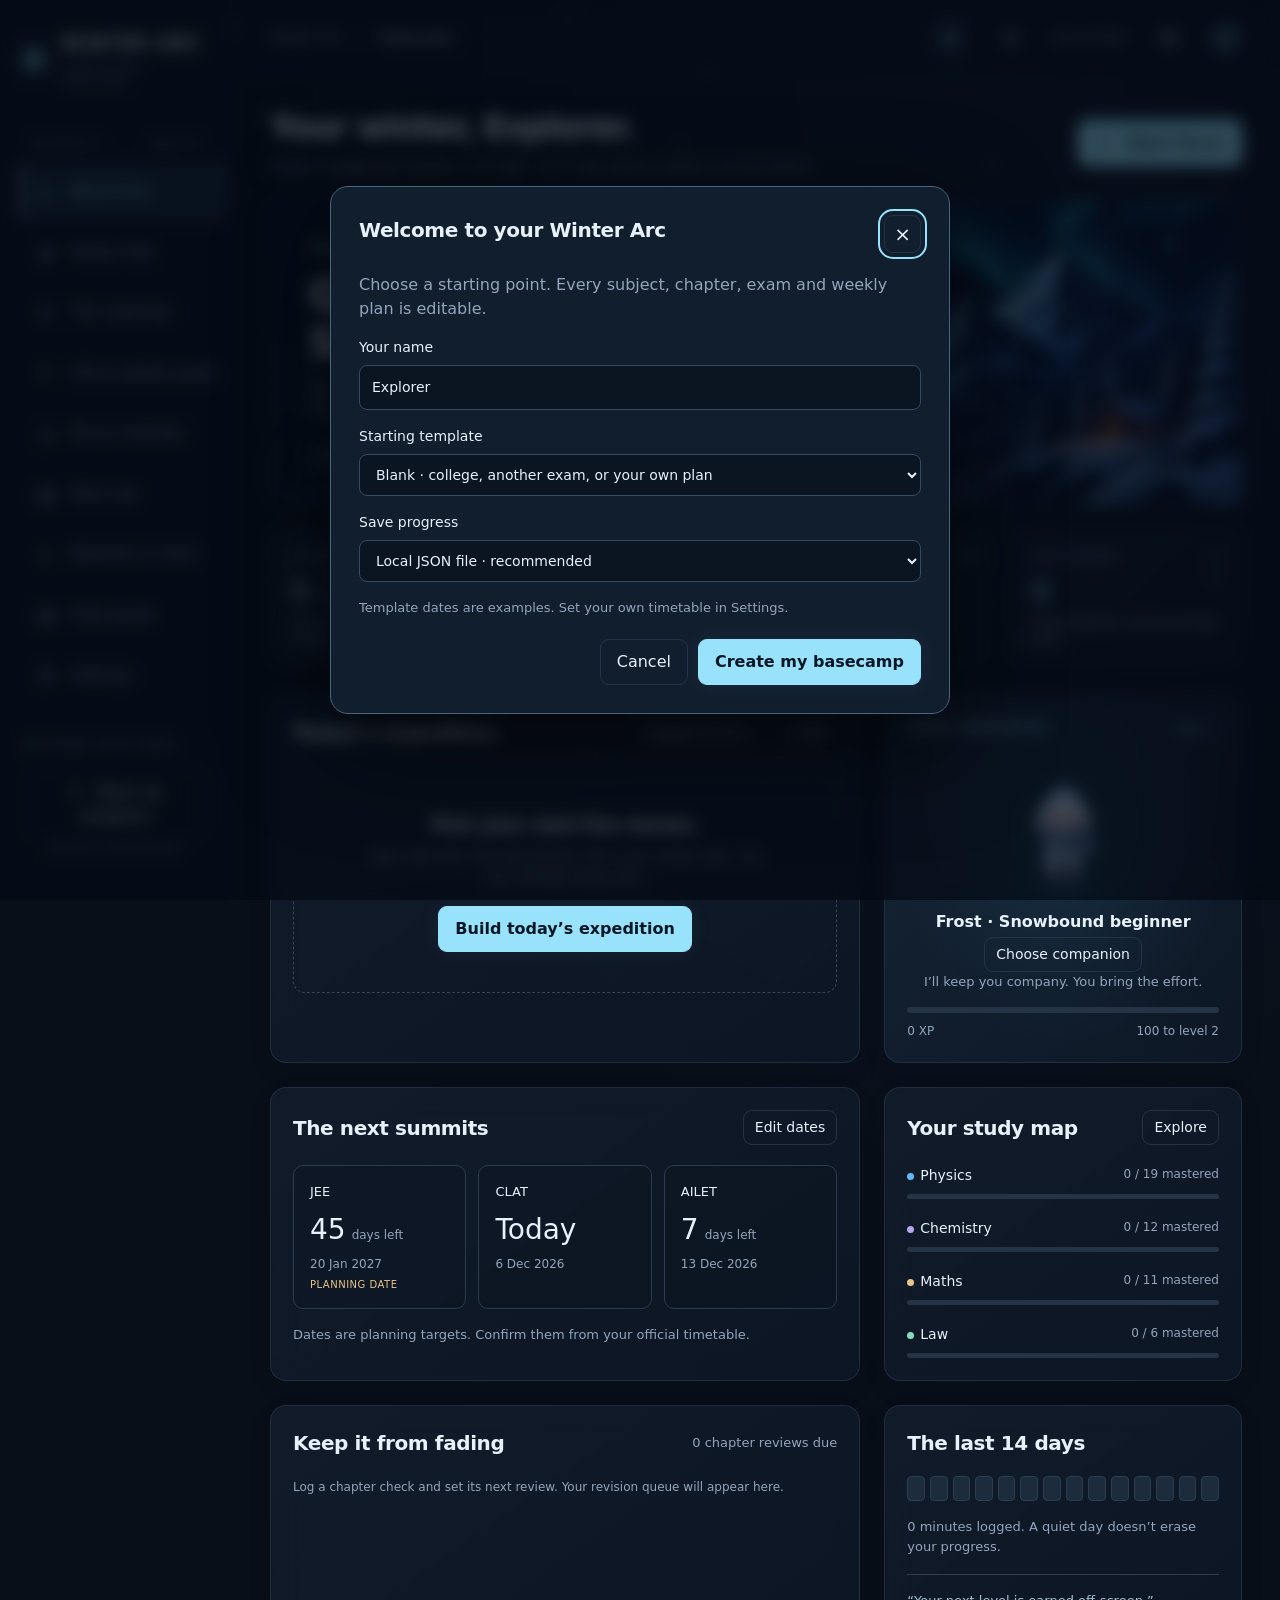
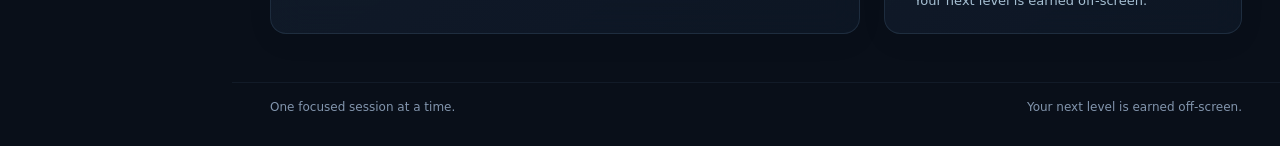
==== index.html @ 1c60be05 "Release customizable Winter Arc study planner with local files and weekly goals" ====
<!doctype html>
<html lang="en">
<head>
  <meta charset="utf-8"><meta name="viewport" content="width=device-width,initial-scale=1">
  <meta name="theme-color" content="#09121e"><meta name="description" content="Your private Winter Arc study basecamp. Focus, practise, review, and level up.">
  <title>Winter Arc — Study Basecamp</title>
  <link rel="icon" href="data:image/svg+xml,%3Csvg xmlns='http://www.w3.org/2000/svg' viewBox='0 0 32 32'%3E%3Crect width='32' height='32' rx='8' fill='%230c1829'/%3E%3Cpath d='M16 4v24M6 10l20 12M6 22l20-12M12 7l4 4 4-4M12 25l4-4 4 4' stroke='%238ce4ff' stroke-width='2' fill='none'/%3E%3C/svg%3E">
  <link rel="stylesheet" href="styles.css"><link rel="stylesheet" href="motion.css">
  <script defer src="data.js"></script><script defer src="core.js"></script><script defer src="custom.js"></script><script defer src="disk.js"></script><script defer src="profile.js"></script><script defer src="life.js"></script><script defer src="app.js"></script><script defer src="motion.js"></script>
</head>
<body>
<a class="skip" href="#main">Skip to study workspace</a>
<div id="snow" aria-hidden="true"></div>
<aside class="sidebar" aria-label="Main navigation">
 <a class="brand" href="#basecamp"><span class="brand-icon">❄</span><span>WINTER ARC<small>YOUR STUDY BASECAMP</small></span></a>
 <div class="season-label">SEASON 01 <span>2026 / 27</span></div>
 <nav id="nav"></nav>
 <div class="sidebar-bottom"><div class="local-label"><span></span> Private. Local. Yours.</div><button class="quiet wide" data-action="export">↥ &nbsp; Back up progress</button><p id="save-status">Saved on this browser</p></div>
</aside>
<div class="shell">
 <header class="topbar"><div><span class="breadcrumb">Winter Arc</span><span class="slash">/</span><span id="page-label">Basecamp</span></div><div class="top-tools"><span id="today-label"></span><button class="icon-button" data-action="settings" aria-label="Open settings">⚙</button><span class="avatar-initial">A</span></div></header>
 <main id="main" tabindex="-1"></main>
 <footer>One focused session at a time. <span>Your next level is earned off-screen.</span></footer>
</div>
<div id="timer-dock" hidden></div><div id="toast" role="status" aria-live="polite"></div>
<dialog id="modal" aria-labelledby="modal-title"><div id="modal-content"></div></dialog>
<dialog id="tutorial" aria-labelledby="tutorial-title"></dialog>
<dialog id="celebration" aria-labelledby="celebration-title"></dialog>
<input type="file" id="import-file" accept="application/json,.json" hidden>
<script>if(location.protocol==='file:')document.documentElement.dataset.direct='true';</script>
</body></html>
---- styles.css ----
:root{color-scheme:dark;--bg:#090f19;--surface:#101a28;--surface2:#142133;--line:#243347;--muted:#93a5bd;--text:#e8f0fa;--ice:#98e2fc;--blue:#60b9ff;--green:#83ddbd;--amber:#e8c589;--radius:16px;--font:'Segoe UI',system-ui,sans-serif}
*{box-sizing:border-box}body{margin:0;background:radial-gradient(ellipse at 75% 0%,#12283f66,transparent 50%),var(--bg);font:16px/1.5 var(--font);color:var(--text)}button,input,select,textarea{font:inherit}button,a,input,select,textarea{-webkit-tap-highlight-color:transparent}button{cursor:pointer}button:disabled{cursor:not-allowed;opacity:.4}button:focus-visible,a:focus-visible,input:focus-visible,select:focus-visible,textarea:focus-visible{outline:2px solid var(--ice);outline-offset:4px}button{border:1px solid var(--line);background:#1a293b;color:var(--text);border-radius:9px;padding:10px 16px;transition:background .18s,transform .18s,border-color .18s}button:hover:not(:disabled){background:#263d54;border-color:#4d708b;transform:translateY(-1px)}button.primary{background:var(--ice);color:#071725;border-color:var(--ice);font-weight:650;box-shadow:0 0 22px #9ce8ff12}button.primary:hover{background:#c4f0ff}button.quiet{background:transparent}button.small{padding:6px 11px;font-size:14px}button.icon-button{padding:7px 11px;background:transparent;font-size:20px}a{color:var(--ice);text-decoration:none}.wide{width:100%}.skip{position:fixed;top:-100px;left:20px;z-index:99;padding:12px;background:var(--bg)}.skip:focus{top:10px}.sidebar{position:fixed;inset:0 auto 0 0;width:232px;background:#0c1420ed;border-right:1px solid #24334799;display:flex;flex-direction:column;padding:31px 20px;z-index:5;backdrop-filter:blur(20px)}.brand{display:flex;gap:11px;align-items:center;font-weight:750;letter-spacing:2px;color:var(--text);font-size:17px}.brand-icon{font-size:34px;font-weight:400;color:var(--ice);text-shadow:0 0 22px #63cbff77}.brand small{display:block;letter-spacing:1.6px;font-size:10px;color:var(--muted);font-weight:500;margin-top:3px}.season-label{font-size:11px;letter-spacing:1.4px;color:#70859f;margin:46px 10px 12px}.season-label span{float:right;letter-spacing:0}nav{display:grid;gap:6px}nav button{display:flex;align-items:center;gap:14px;text-align:left;border:1px solid transparent;background:transparent;padding:12px 14px;color:#9bacc1;font-size:15px}nav button.active{color:var(--ice);background:linear-gradient(100deg,#233d536b,#152438);border-color:#30465b}nav button span{font-size:19px;width:22px;text-align:center}.sidebar-bottom{margin-top:auto;padding:30px 7px 0}.local-label{font-size:13px;color:var(--muted);margin-bottom:16px}.local-label span{display:inline-block;width:6px;height:6px;border-radius:50%;background:var(--green);margin-right:6px}.sidebar-bottom p{font-size:12px;color:#73869f;text-align:center}.shell{margin-left:232px}.topbar{height:76px;border-bottom:1px solid #24334777;display:flex;justify-content:space-between;align-items:center;padding:0 38px;font-size:14px}.breadcrumb{color:var(--muted)}.slash{margin:0 16px;color:#496079}.top-tools{display:flex;gap:20px;align-items:center;color:var(--muted)}.avatar-initial{background:#283b51;border:1px solid #48667d;border-radius:50%;width:32px;height:32px;display:grid;place-items:center;color:var(--ice);font-size:13px}main{max-width:1440px;margin:auto;padding:32px 38px 24px;outline:none}footer{max-width:1440px;padding:15px 38px 30px;margin:auto;font-size:12px;color:#8295ad;border-top:1px solid #24334755}footer span{float:right}h1,h2,h3,p{margin-top:0}h1{font-size:32px;letter-spacing:-1px;line-height:1.2;margin-bottom:10px;font-weight:650}h2{font-size:20px;letter-spacing:-.4px;font-weight:600;margin-bottom:18px}h3{font-size:16px;font-weight:600;margin-bottom:8px}.muted{color:var(--muted)}.eyebrow{font-size:11px;font-weight:650;letter-spacing:2px;color:var(--ice);text-transform:uppercase}.page-heading{display:flex;justify-content:space-between;gap:20px;align-items:center;margin:0 0 25px}.page-heading p{margin:0;color:var(--muted);font-size:14px}.banner{position:relative;min-height:232px;border:1px solid #46688477;border-radius:var(--radius);overflow:hidden;background:radial-gradient(ellipse at 70% 0%,#30657888,transparent 50%),linear-gradient(125deg,#101e30,#182e43 60%,#28485e);display:flex;justify-content:space-between;align-items:center;padding:32px 38px;margin-bottom:24px;isolation:isolate}.banner.has-art{background-image:linear-gradient(90deg,#071321e8,#07132188 52%,#07132122),url('assets/winter-banner.png');background-size:cover;background-position:center 55%}.banner::after{content:'';position:absolute;inset:0;background:linear-gradient(0deg,#09121d55,transparent 45%);z-index:-1}.banner h1{font-size:40px;max-width:540px;letter-spacing:-1.5px;margin:12px 0}.banner p{font-size:14px;color:#bbcede;max-width:445px;margin-bottom:22px}.tag{display:inline-flex;gap:6px;align-items:center;background:#0e1f31b0;border:1px solid #526d8155;border-radius:6px;padding:4px 9px;color:#c0d8eb;font-size:12px}.banner-tags{display:flex;gap:8px;flex-wrap:wrap}.hero-snow{position:absolute;right:30px;top:13px;font-size:120px;color:#b6e7ff19;line-height:1;z-index:-1}.stats-grid{display:grid;grid-template-columns:repeat(4,1fr);gap:16px;margin:0 0 25px}.card{background:linear-gradient(145deg,#152132b3,#0e1827c7);border:1px solid #293a4e9e;border-radius:var(--radius);padding:22px;box-shadow:0 8px 28px #0000000d;backdrop-filter:blur(16px)}.stat{padding:17px 20px}.stat-label{font-size:13px;color:var(--muted);display:flex;justify-content:space-between;gap:10px}.stat-value{font-size:29px;letter-spacing:-1px;margin:7px 0 2px;line-height:1.3}.stat-value small{font-size:13px;letter-spacing:0;color:var(--muted);margin-left:5px}.stat-foot{font-size:12px;color:#a0b2c7}.ice{color:var(--ice)}.two-col{display:grid;grid-template-columns:minmax(0,1.65fr) minmax(285px,1fr);gap:24px;margin-bottom:24px}.three-col{display:grid;grid-template-columns:repeat(3,1fr);gap:18px}.section-head{display:flex;align-items:center;justify-content:space-between;gap:12px;margin-bottom:20px}.section-head h2{margin:0}.section-head .muted{font-size:13px}.quests{display:grid;gap:10px}.quest{display:flex;gap:13px;align-items:center;background:#0b142188;border:1px solid #26374b;border-radius:10px;padding:15px}.quest .quest-text{flex:1;min-width:0}.quest h3{margin:0 0 4px;font-size:14px}.quest p{font-size:12px;color:var(--muted);margin:0}.quest.done h3{text-decoration:line-through;color:var(--muted)}.check{width:23px;height:23px;border-radius:6px;padding:0;flex-shrink:0;font-size:13px;color:var(--green)}.subject-dot{width:7px;height:7px;border-radius:50%;display:inline-block;background:var(--blue);margin-right:6px}.subject-dot.Chemistry{background:#b7a4ee}.subject-dot.Maths{background:#e8c589}.subject-dot.Law{background:var(--green)}.xp-pill{font-size:12px;color:var(--ice);white-space:nowrap}.helper{font-size:13px;color:var(--muted);margin:16px 0 0}.companion{position:relative;text-align:center;background:radial-gradient(ellipse at 50% 40%,#2a648138,transparent 65%),linear-gradient(130deg,#152434,#0d1726)}.companion .section-head{text-align:left}.companion-stage{height:141px;display:grid;place-items:center;position:relative}.companion-stage::after{content:'';position:absolute;width:104px;height:14px;border-radius:50%;background:#6bc7ff13;bottom:10px;filter:blur(5px)}.pet{height:135px;width:135px;object-fit:contain;image-rendering:pixelated;animation:bob 3s ease-in-out infinite;z-index:1}.pet-placeholder{font-size:64px;color:var(--ice);text-shadow:0 0 30px #80ddff66}.companion h3{margin:6px 0 3px}.companion p{font-size:13px;color:var(--muted);margin-bottom:16px}.xp-track,.track{height:6px;background:#253346;border-radius:8px;overflow:hidden}.xp-track span,.track span{height:100%;display:block;background:linear-gradient(90deg,#559ce1,#a8edff);border-radius:inherit;transition:width .6s}.track{height:5px}.progress-label{display:flex;justify-content:space-between;font-size:12px;color:var(--muted);margin:9px 0 0}.countdown-grid{display:grid;grid-template-columns:repeat(3,1fr);gap:12px}.countdown{padding:16px;border:1px solid #293c52;border-radius:10px;background:#0b142166}.countdown p{font-size:12px;color:var(--muted);margin:4px 0}.countdown strong{font-size:28px;font-weight:500}.countdown strong small{font-size:12px;color:var(--muted);margin-left:6px}.countdown .exam-name{font-size:13px;color:var(--text);margin:0 0 7px}.countdown .provisional{font-size:10px;color:var(--amber);letter-spacing:.5px}.subject-progress{margin-bottom:19px}.subject-progress:last-child{margin:0}.subject-progress .row{display:flex;justify-content:space-between;margin-bottom:8px;font-size:14px}.subject-progress .row small{font-size:12px;color:var(--muted)}.quote{font-size:13px;color:#a6bfd2;padding-top:16px;border-top:1px solid #2a3e52;margin-top:18px}.tabs{display:flex;gap:8px;flex-wrap:wrap;margin-bottom:24px}.tabs button{font-size:14px;background:transparent;padding:8px 18px;border-radius:8px}.tabs button.selected{background:#243d52;border-color:#52839c;color:var(--ice)}.toolbar{display:flex;gap:12px;align-items:center;flex-wrap:wrap;margin-bottom:22px}.toolbar input{flex:1;min-width:170px}.field{display:grid;gap:7px;font-size:14px;margin-bottom:16px}.field small{color:var(--muted);font-size:12px}input,select,textarea{width:100%;min-width:0;border:1px solid #354b63;border-radius:8px;color:var(--text);background:#0b1522;padding:11px 12px}input[type=checkbox]{width:18px;height:18px;accent-color:var(--ice)}textarea{resize:vertical;min-height:95px}input[type=range]{padding:0;accent-color:var(--ice)}.chapter-grid{display:grid;grid-template-columns:repeat(3,minmax(0,1fr));gap:16px}.chapter{display:flex;flex-direction:column;min-height:190px}.chapter .eyebrow{font-size:10px;letter-spacing:1.4px;color:var(--muted)}.chapter h3{font-size:17px;margin-top:12px}.chapter p{font-size:13px;color:var(--muted);flex:1}.chapter-bottom{display:flex;justify-content:space-between;align-items:center;gap:10px}.status{font-size:11px;border-radius:5px;padding:3px 7px;background:#263347;color:#acbfd5;white-space:nowrap}.status.mastered{background:#17372f;color:#94e4c6}.status.learning{background:#233f5a;color:#a4d9ff}.status.practice{background:#40351f;color:#ebd19b}.status.revision{background:#302a4b;color:#c8b9f4}.empty{text-align:center;padding:40px 20px;color:var(--muted);border:1px dashed #31465c;border-radius:12px}.empty strong{display:block;color:var(--text);font-size:18px;margin-bottom:8px}.empty p{font-size:14px;margin:0 auto 18px;max-width:400px}.roadmap{display:grid;gap:14px}.week{display:grid;grid-template-columns:160px 1fr auto;gap:20px;align-items:start}.week.current{border-color:#669aba;background:linear-gradient(110deg,#18334a,#111d2d)}.week-time strong{display:block;font-size:16px;margin:6px 0}.week-time small{color:var(--muted);font-size:12px}.week-content{display:grid;grid-template-columns:repeat(3,1fr);gap:14px}.week-content b{font-size:12px;color:var(--ice);font-weight:500}.week-content p{font-size:14px;margin:5px 0 0;white-space:pre-wrap}.week-note{grid-column:1/-1;color:var(--muted);font-size:13px;border-top:1px solid #31425766;padding-top:10px}.focus-layout{display:grid;grid-template-columns:minmax(0,1.6fr) minmax(280px,1fr);gap:24px}.focus-card{min-height:470px;text-align:center;padding:32px;background:radial-gradient(circle at 50% 35%,#20496655,transparent 60%),#101b2a}.focus-clock{font-size:80px;font-weight:250;letter-spacing:-4px;font-variant-numeric:tabular-nums;margin:20px 0 8px;line-height:1.3}.focus-card .focus-caption{font-size:14px;color:var(--muted)}.focus-controls{display:flex;justify-content:center;gap:10px;flex-wrap:wrap;margin:24px 0}.focus-config{text-align:left;max-width:420px;margin:25px auto 0;display:grid;grid-template-columns:1fr 1fr;gap:14px}.focus-config .field{margin:0}.focus-config .span-two{grid-column:1/-1}.focus-card.running .focus-config{display:none}.session-row{display:flex;justify-content:space-between;align-items:center;border-bottom:1px solid #263a4f;padding:14px 0;font-size:14px}.session-row:last-child{border:0}.session-row small{display:block;color:var(--muted);font-size:12px;margin-top:3px}.row-actions{display:flex;gap:8px;align-items:center;flex-wrap:wrap}.table-wrap{overflow:auto}table{border-collapse:collapse;width:100%;font-size:14px;text-align:left}th{font-size:12px;color:var(--muted);font-weight:500;white-space:nowrap}td,th{padding:14px 12px;border-bottom:1px solid #26384b}td:first-child,th:first-child{padding-left:0}.chart{width:100%;height:175px;overflow:visible}.chart text{font-family:var(--font);fill:#93a5bd;font-size:12px}.chart line{stroke:#2a3d51}.error-card{display:flex;gap:16px;align-items:start;padding:18px 0;border-bottom:1px solid #25374b}.error-card:last-child{border:0}.error-card>div{flex:1}.error-card p{white-space:pre-wrap;font-size:14px;color:var(--muted);margin:7px 0}.error-card small{font-size:12px;color:var(--amber)}.reward-grid{display:grid;grid-template-columns:repeat(3,1fr);gap:18px}.reward{position:relative;display:flex;flex-direction:column;min-height:215px}.reward-icon{font-size:28px;color:var(--ice);margin:0 0 18px}.reward p{color:var(--muted);font-size:14px;flex:1}.reward .row-actions{justify-content:space-between}.achievement-grid{display:grid;grid-template-columns:repeat(3,1fr);gap:14px}.achievement{display:flex;gap:14px;align-items:center;padding:18px;opacity:.58}.achievement.unlocked{opacity:1;border-color:#578297;background:linear-gradient(120deg,#1b3547,#132131)}.achievement-symbol{font-size:28px;color:var(--ice);width:40px;flex-shrink:0;text-align:center}.achievement h3{font-size:14px;margin:0 0 4px}.achievement p{font-size:12px;color:var(--muted);margin:0}.notice{border:1px solid #3a526b;background:#14293e66;border-radius:10px;padding:14px 17px;font-size:14px;color:#b6cadb;margin:0 0 22px}.notice.amber{border-color:#65543b;background:#352b1c44;color:#d9c298}.settings-grid{display:grid;grid-template-columns:1fr 1fr;gap:24px}.settings-grid .card{align-self:start}.check-label{display:flex;align-items:center;gap:12px;margin-bottom:17px;font-size:14px}.prose{max-width:850px}.prose p,.prose li{font-size:15px;color:#b6c5d8}.prose h3{margin-top:25px;color:var(--ice)}.prose details{border-bottom:1px solid #2b3e52;padding:16px 0}.prose summary{cursor:pointer;font-size:16px;font-weight:600}.prose li{margin-bottom:8px}dialog{max-width:620px;width:calc(100% - 32px);max-height:90vh;border:1px solid #48657e;border-radius:18px;background:#111e2e;color:var(--text);padding:28px;box-shadow:0 30px 100px #0009}dialog::backdrop{background:#030a13b0;backdrop-filter:blur(8px)}.dialog-heading{display:flex;justify-content:space-between;gap:15px;align-items:start;margin-bottom:20px}.dialog-heading h2{margin:0}.dialog-heading button{padding:3px 9px;background:transparent;font-size:20px}.form-grid{display:grid;grid-template-columns:1fr 1fr;gap:0 16px}.form-grid .span-two{grid-column:1/-1}.dialog-actions{display:flex;justify-content:flex-end;gap:10px;margin-top:22px}.danger{color:#ffb7b7}.validation{color:#ffc6a2;font-size:14px;min-height:0;margin:0 0 10px}.note-list{font-size:13px;color:var(--muted);padding-left:18px}.note-list li{margin:8px 0}#toast{position:fixed;bottom:24px;left:calc(50% + 100px);transform:translate(-50%,20px);background:#d2f3ff;color:#102536;padding:12px 21px;z-index:30;border-radius:10px;box-shadow:0 15px 40px #0005;opacity:0;pointer-events:none;transition:.2s;max-width:calc(100% - 30px);font-size:14px}#toast.show{opacity:1;transform:translate(-50%,0)}#timer-dock{position:fixed;bottom:20px;right:22px;background:#14283aed;border:1px solid #4e88a8;border-radius:12px;padding:12px 18px;z-index:10;backdrop-filter:blur(12px);box-shadow:0 8px 30px #0006;font-size:14px}#timer-dock button{margin-left:12px}#celebration{text-align:center;max-width:440px;padding:42px;background:radial-gradient(circle at 50% 30%,#265575,#111e2e 70%)}#celebration .burst{font-size:65px;color:var(--ice);animation:burst .6s ease-out}#celebration h2{font-size:36px;margin:18px 0 8px}#celebration p{color:var(--muted)}#snow{position:fixed;inset:0;overflow:hidden;pointer-events:none;z-index:0}#snow i{position:absolute;top:-20px;background:#d6f3ff;border-radius:50%;animation:snowfall linear infinite;opacity:0}.sidebar,.shell{position:relative}.sidebar{position:fixed}.shell{z-index:1}body.still *{animation:none!important;transition:none!important}body.still #snow{display:none}.inline-link{padding:0;border:0;background:none;color:var(--ice);font-size:13px;text-decoration:underline;text-underline-offset:3px}.activity-strip{display:flex;gap:5px;margin:14px 0}.activity-day{flex:1;height:25px;border-radius:4px;background:#1d2c3d;border:1px solid #2a3d51}.activity-day.active{background:#487f9b;border-color:#79bfdb}.pill-row{display:flex;gap:8px;flex-wrap:wrap}.mt{margin-top:24px}.mb{margin-bottom:24px}.prewrap{white-space:pre-wrap}.tiny{font-size:12px}.focus-only .sidebar,.focus-only .topbar,.focus-only footer{display:none}.focus-only .shell{margin:0}.focus-only main{max-width:1000px}.focus-only #snow{opacity:.3}#storage-warning{position:fixed;top:0;left:0;right:0;background:#713d27;color:white;z-index:100;padding:14px;text-align:center;font-size:14px}
@keyframes bob{0%,100%{transform:translateY(0)}50%{transform:translateY(-7px)}}@keyframes snowfall{0%{transform:translate(0,-20px);opacity:0}10%{opacity:.45}90%{opacity:.25}100%{transform:translate(70px,105vh);opacity:0}}@keyframes burst{from{transform:scale(.3) rotate(-45deg);opacity:0}to{transform:scale(1) rotate(0);opacity:1}}
@media(prefers-reduced-motion:reduce){*,*::before,*::after{animation:none!important;transition:none!important}#snow{display:none}}
@media(min-width:1600px){main{padding-top:40px}.banner{min-height:260px}.banner h1{font-size:46px}}
@media(max-width:1150px){.sidebar{width:200px;padding:28px 14px}.shell{margin-left:200px}main{padding:26px 24px}.topbar{padding:0 24px}.two-col{grid-template-columns:minmax(0,1.4fr) minmax(260px,1fr);gap:18px}.chapter-grid{grid-template-columns:repeat(2,1fr)}.week{grid-template-columns:125px 1fr auto}.week-content{grid-template-columns:1fr}.week-note{grid-column:auto}.stats-grid{gap:10px}.stat{padding:15px}.stat-label{font-size:12px}.banner h1{font-size:34px}.banner{padding:27px}}
@media(max-width:850px){.sidebar{width:76px;padding:22px 10px}.brand{justify-content:center}.brand>span:last-child,.season-label,.sidebar-bottom,nav button .nav-label{display:none}nav{margin-top:35px}nav button{justify-content:center;padding:12px}nav button span{margin:0}.shell{margin-left:76px}.two-col,.focus-layout{grid-template-columns:1fr}.companion-stage{height:130px}.companion{display:none}.reward-grid,.achievement-grid{grid-template-columns:repeat(2,1fr)}.settings-grid{grid-template-columns:1fr}.banner h1{font-size:34px}.stats-grid{grid-template-columns:repeat(2,1fr)}#toast{left:50%}}
@media(max-width:550px){.sidebar{inset:auto 0 0;width:auto;height:65px;padding:4px 7px;border-top:1px solid var(--line);border-right:0}.brand{display:none}nav{display:flex;margin:0;justify-content:space-between;gap:0;height:100%}nav button{padding:8px 10px}nav button[data-page=settings],nav button[data-page=guide]{display:none}.shell{margin-left:0;padding-bottom:65px}.topbar{height:58px;padding:0 17px}.top-tools{gap:10px}#today-label{display:none}main{padding:22px 16px}.banner{min-height:220px;padding:24px}.banner h1{font-size:32px}.banner p{font-size:13px}.page-heading{align-items:start;gap:12px}.page-heading h1{font-size:28px}.page-heading .primary{font-size:13px;padding:9px 11px}.card{padding:18px}.countdown-grid{gap:7px}.countdown{padding:10px}.countdown strong{font-size:24px}.countdown .exam-name{font-size:12px}.countdown strong small{display:block;margin:0}.chapter-grid,.reward-grid,.achievement-grid{grid-template-columns:1fr}.week{grid-template-columns:1fr auto;gap:12px}.week-time{grid-column:1}.week-content{grid-row:2;grid-column:1/-1}.week>button{grid-column:2;grid-row:1}.focus-clock{font-size:66px}.focus-card{min-height:420px}.focus-config,.form-grid{grid-template-columns:1fr}.form-grid .span-two,.focus-config .span-two{grid-column:auto}.countdown p{font-size:11px}footer{padding:18px;font-size:11px}footer span{display:none}#timer-dock{bottom:78px;right:12px}#toast{bottom:82px}.topbar .slash{margin:0 10px}.quest{padding:12px}.quest .xp-pill{display:none}.three-col{grid-template-columns:1fr}.banner-tags .tag{font-size:11px}dialog{padding:22px}.focus-only .shell{padding-bottom:0}}
/* First snowfall: the same workspace, in icy white and graphite. */
nav button .nav-label{width:auto;flex:1;font-size:15px;text-align:left;white-space:nowrap}
.banner.has-art{background-position:center 70%}
:root[data-theme=light]{color-scheme:light;--bg:#edf3f8;--surface:#fff;--surface2:#e7eff6;--line:#cbd8e4;--muted:#536b82;--text:#152c40;--ice:#176387;--blue:#277fb0;--green:#257758;--amber:#855d18}
[data-theme=light] body{background:radial-gradient(ellipse at 75% 0%,#c3e8f780,transparent 60%),var(--bg)}
[data-theme=light] .sidebar{background:#f5f9fce8;border-color:#cbd8e4}[data-theme=light] .brand-icon{text-shadow:none}[data-theme=light] nav button{color:#4a637b}[data-theme=light] nav button.active{background:linear-gradient(100deg,#d5eaf5,#e5f0f6);color:#175b7b;border-color:#b5d4e5}[data-theme=light] .topbar{border-color:#ccdbe7}[data-theme=light] .avatar-initial{background:#d9eaf4;border-color:#b0ccdc}[data-theme=light] .card{background:linear-gradient(135deg,#ffffffdc,#f6faffdc);border-color:#cadbe8;box-shadow:0 8px 26px #39648107}[data-theme=light] button{background:#e5eff6;border-color:#c3d5e3}[data-theme=light] button:hover:not(:disabled){background:#d5e7f2;border-color:#9fbdcf}[data-theme=light] button.primary{background:#153c56;color:#f0faff;border-color:#153c56}[data-theme=light] button.primary:hover{background:#225775}[data-theme=light] button.quiet,[data-theme=light] button.icon-button{background:transparent}[data-theme=light] .banner{color:#f0f8ff;border-color:#afc6d7}[data-theme=light] .banner .eyebrow{color:#a7eaff}[data-theme=light] .banner .tag{background:#142b40b0;border-color:#6f8e9e66;color:#d7edf7}[data-theme=light] .quest{background:#f2f7fb;border-color:#d4e0eb}[data-theme=light] .companion{background:radial-gradient(ellipse at 50% 40%,#b6e6fc80,transparent 65%),#f8fcff}[data-theme=light] .track,[data-theme=light] .xp-track{background:#dce7ee}[data-theme=light] .track span,[data-theme=light] .xp-track span{background:linear-gradient(90deg,#287ca5,#72c8e5)}[data-theme=light] .tag{background:#e5f1f7;color:#315d76;border-color:#c5dae7}[data-theme=light] .countdown{background:#f3f8fc;border-color:#cadce9}[data-theme=light] .stat-foot{color:#54718a}[data-theme=light] .countdown .provisional{color:#84580a}[data-theme=light] .tabs button.selected{background:#d5eaf5;border-color:#9bc5da;color:#154c6b}[data-theme=light] input,[data-theme=light] select,[data-theme=light] textarea{background:#fff;color:#153047;border-color:#b8cddb}[data-theme=light] .status{background:#e3ecf3;color:#496478}[data-theme=light] .status.mastered{background:#d6efe4;color:#23684c}[data-theme=light] .status.learning{background:#d8edf9;color:#1b638c}[data-theme=light] .status.practice{background:#f4e9cf;color:#825a14}[data-theme=light] .status.revision{background:#e9e2f6;color:#694794}[data-theme=light] .notice{background:#e0eff8;border-color:#b1d1e5;color:#375b75}[data-theme=light] .notice.amber{background:#fff3d8;color:#785617;border-color:#e4cc91}[data-theme=light] .week.current{background:linear-gradient(110deg,#e1f1fb,#f8fcff);border-color:#73afce}[data-theme=light] .week-note,[data-theme=light] .quote,[data-theme=light] td,[data-theme=light] th,[data-theme=light] .session-row,[data-theme=light] .error-card,[data-theme=light] .prose details{border-color:#d3e0ea}[data-theme=light] .quote{color:#476b82}[data-theme=light] .focus-card{background:radial-gradient(circle at 50% 35%,#c9eaf880,transparent 60%),#f9fcff}[data-theme=light] .chart text{fill:#526c83}[data-theme=light] .chart line{stroke:#d6e3ed}[data-theme=light] .achievement.unlocked{background:linear-gradient(120deg,#def1fa,#f4fbff);border-color:#a0c4d9}[data-theme=light] .prose p,[data-theme=light] .prose li{color:#4d667b}[data-theme=light] dialog{background:#f4f9fd;color:#153047;border-color:#a6c5d9}[data-theme=light] dialog::backdrop{background:#172e4266}[data-theme=light] #celebration{background:radial-gradient(circle at 50% 30%,#c3e8f8,#f4f9fd 75%)}[data-theme=light] #timer-dock{background:#f5fbfff2;border-color:#8ebbd1}[data-theme=light] #toast{background:#193f57;color:#effaff}[data-theme=light] .activity-day{background:#e0eaf1;border-color:#cbdde9}[data-theme=light] .activity-day.active{background:#81bdd7;border-color:#62a4c2}[data-theme=light] .danger{color:#a43d3d}[data-theme=light] .validation{color:#a14a1f}[data-theme=light] #snow i{background:#67accb}[data-theme=light] footer{border-color:#cddde8;color:#5e788e}[data-theme=light] .brand small{color:#617e92}[data-theme=light] .empty{border-color:#b8d0e0}[data-theme=light] .check{color:#257758}
[hidden]{display:none!important}
[data-theme=light] nav button:not(.active){background:transparent;border-color:transparent}
@media(max-width:850px){.companion{display:block}.companion-stage{height:115px}.pet{height:110px;width:110px}}

/* Personal profiles, pixel companion choices and an accessible walkthrough. */
.pixel-pet{image-rendering:pixelated;object-fit:contain}.companion-stage .pixel-pet{width:150px;height:170px;filter:drop-shadow(0 12px 18px rgba(50,145,186,.18))}.companion-picker{display:grid;grid-template-columns:repeat(2,minmax(0,1fr));gap:12px;margin:20px 0}.companion-option{display:flex;flex-direction:column;align-items:center;padding:18px;gap:8px;min-width:0;border:1px solid var(--line);border-radius:16px;background:var(--surface)}.companion-option.selected{border-color:var(--ice);box-shadow:0 0 0 2px var(--ice)}.companion-option img{width:110px;height:110px;object-fit:contain}.companion-option span{font-size:12px;line-height:1.5;opacity:.7}#tutorial{position:fixed;inset:auto 22px 22px auto;margin:0;width:min(440px,calc(100vw - 32px));padding:26px;max-height:75vh;border-radius:22px;box-shadow:0 24px 90px #0006}#tutorial::backdrop{background:rgba(5,18,30,.28)}#tutorial h2{margin:12px 0}#tutorial p{line-height:1.65;font-size:14px}#tutorial .row-actions{justify-content:flex-end;margin-top:20px;gap:8px}.tour-hint{border-left:2px solid var(--ice);padding-left:12px;opacity:.8}.tour-dots{display:flex;gap:5px;margin-top:16px}.tour-dots span{width:7px;height:7px;border-radius:50%;background:var(--line)}.tour-dots .active{width:24px;background:var(--ice)}.tour-highlight{outline:3px solid var(--ice);outline-offset:5px}.weekly-goal{padding:20px 0;border-top:1px solid var(--line)}.weekly-goal h3{margin:10px 0}.weekly-goal .track{margin-top:18px}.countdown-grid{grid-template-columns:repeat(auto-fit,minmax(120px,1fr))}@media(max-width:600px){#tutorial{inset:auto 16px 16px 16px;padding:20px}.companion-option{padding:12px}.companion-option img{width:88px;height:88px}}

body.test-mode{padding-top:48px}body.test-mode .sidebar{top:48px}body.test-mode .topbar{top:48px}
---- motion.css ----
/* Motion is progressive enhancement: all content remains usable without it. */
:root{--ease-out:cubic-bezier(.2,.75,.25,1);--scroll-progress:0}
html.motion-on{scroll-behavior:smooth;scroll-padding-top:95px}
#snow{z-index:2;contain:strict;opacity:.85}
#snow canvas{display:block;pointer-events:none}
html:not(.motion-on) #snow{display:none}
.topbar{position:sticky;top:0;z-index:6;background:#0b1420ba;backdrop-filter:blur(24px) saturate(135%);-webkit-backdrop-filter:blur(24px) saturate(135%)}
.topbar::after{content:'';position:absolute;left:0;right:0;bottom:-1px;height:2px;background:linear-gradient(90deg,transparent,var(--ice));transform:scaleX(var(--scroll-progress));transform-origin:left;opacity:.6;pointer-events:none}
.has-scrolled .topbar{background:#0b1420e6;box-shadow:0 8px 28px #00000014}
[data-theme=light] .topbar{background:#f3f9fcb8}
[data-theme=light] .has-scrolled .topbar{background:#f3f9fce8;box-shadow:0 8px 28px #3763810a}
.motion-on button{transition:background-color .2s,border-color .2s,color .2s,box-shadow .25s,transform .25s var(--ease-out)}
.motion-on button:active:not(:disabled){transform:translateY(0) scale(.97);transition-duration:.08s}
.motion-on nav button{transition:background-color .25s,color .25s,border-color .25s,transform .2s}
nav button.active{box-shadow:inset 2px 0 0 var(--ice)}
.motion-on nav button span:first-child{transition:transform .3s var(--ease-out)}
@media(hover:hover) and (pointer:fine){.motion-on nav button:hover span:first-child{transform:translateY(-2px)}.motion-on .chapter:hover,.motion-on .reward:hover{transform:translateY(-3px);border-color:#59819b;box-shadow:0 12px 32px #0002}.motion-on .card:hover{box-shadow:0 12px 32px #00000012}[data-theme=light].motion-on .chapter:hover,[data-theme=light].motion-on .reward:hover{border-color:#99bfd4;box-shadow:0 12px 32px #477c9c12}}
.motion-on .card{transition:border-color .3s,box-shadow .35s,transform .35s var(--ease-out)}
.motion-on .reveal-pending{opacity:0}
.motion-on .quest{transition:background-color .35s,border-color .35s}
.quest.done{border-color:#4d9a8066;background:#15332944}
[data-theme=light] .quest.done{background:#e8f6ee;border-color:#a8d0bb}
.check[aria-pressed=true]{background:#285543;color:#c2ffe3;border-color:#579d7b}
[data-theme=light] .check[aria-pressed=true]{background:#d4ebdd;color:#245e41;border-color:#79ad8d}
.motion-on input,.motion-on select,.motion-on textarea{transition:border-color .2s,box-shadow .2s,background-color .2s}
input:focus,select:focus,textarea:focus{border-color:var(--ice);box-shadow:0 0 0 3px #73ccef15}
.motion-on dialog[open]{animation:sheet-in .24s var(--ease-out)}
.motion-on dialog[open]::backdrop{animation:backdrop-in .2s ease-out}
.motion-on #toast{transition:opacity .25s,transform .35s var(--ease-out)}
.motion-on .xp-track span,.motion-on .track span{transition:width .7s var(--ease-out)}
.motion-on .companion-stage::after{animation:companion-shadow 3s ease-in-out infinite}
.motion-on .pet{filter:drop-shadow(0 6px 14px #70caff18)}
.motion-on .brand-icon{animation:frost-glow 7s ease-in-out infinite}
.motion-on details[open]>:not(summary){animation:detail-in .25s var(--ease-out)}
.prose summary{padding:4px 0;border-radius:5px;transition:color .2s}
.prose summary:hover{color:var(--ice)}
#back-to-top{position:fixed;right:25px;bottom:85px;z-index:9;width:42px;height:42px;padding:0;border-radius:50%;background:#14283ad9;border:1px solid #42647a;backdrop-filter:blur(18px);box-shadow:0 6px 22px #0002;font-size:20px}
[data-theme=light] #back-to-top{background:#f5fbffdf;border-color:#b4d1e2}
.focus-only #back-to-top{display:none}
.motion-on #back-to-top:not([hidden]){animation:detail-in .25s ease-out}
#motion-toggle[aria-pressed=true]{color:var(--ice);background:#8bdfff0b}
.motion-on .chart polyline{animation:chart-in .45s ease-out}
.motion-on .achievement.unlocked .achievement-symbol{filter:drop-shadow(0 0 6px #90e3ff30)}
body.page-hidden *,body.page-hidden *::before,body.page-hidden *::after{animation-play-state:paused!important}
@keyframes sheet-in{from{opacity:0;transform:translateY(10px) scale(.98)}to{opacity:1;transform:translateY(0) scale(1)}}
@keyframes backdrop-in{from{opacity:0}to{opacity:1}}
@keyframes detail-in{from{opacity:0;transform:translateY(5px)}to{opacity:1;transform:translateY(0)}}
@keyframes chart-in{from{opacity:0}to{opacity:1}}
@keyframes companion-shadow{0%,100%{transform:scale(1);opacity:.8}50%{transform:scale(.82);opacity:.45}}
@keyframes frost-glow{0%,100%{filter:drop-shadow(0 0 0 transparent)}50%{filter:drop-shadow(0 0 6px #8bddff50)}}
@media(max-width:550px){.top-tools{gap:3px}.top-tools .icon-button{padding:5px 8px}#back-to-top{bottom:137px;right:14px}html.motion-on{scroll-padding-top:75px}}
@media(prefers-reduced-motion:reduce){html.motion-on{scroll-behavior:auto}.reveal-pending{opacity:1!important}#snow{display:none!important}*,*::before,*::after{animation:none!important;transition:none!important}}
body.still .reveal-pending{opacity:1!important}
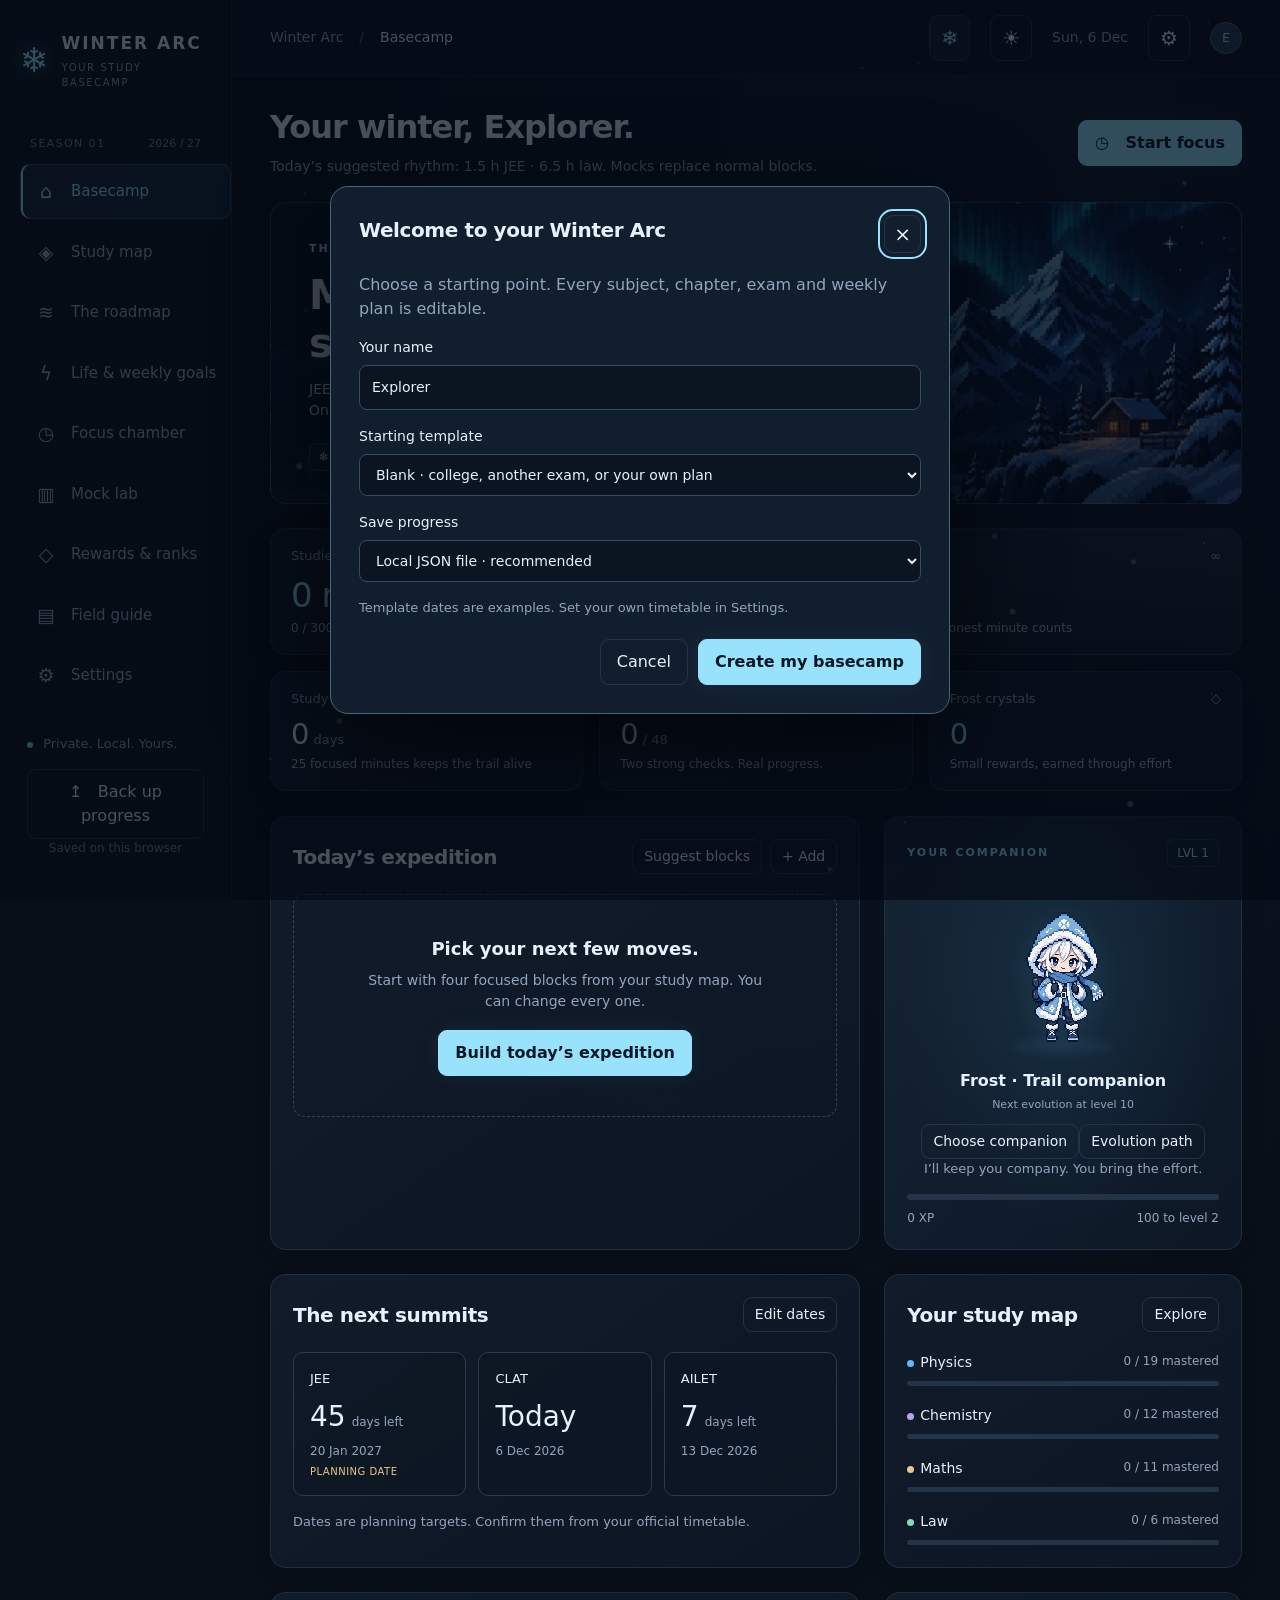
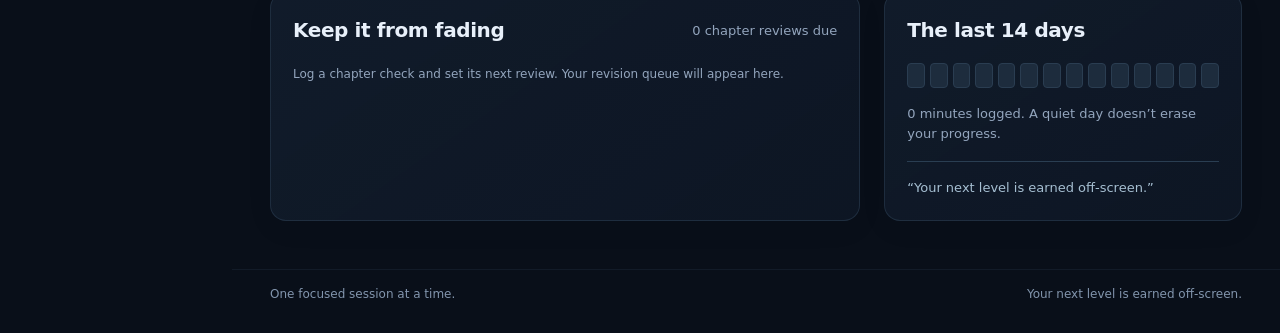
==== commit 1892b7c7: "Reduce scrolling rendering cost and add Winter Arc desktop icon" ====
--- a/index.html
+++ b/index.html
@@ -1,31 +1,31 @@
-<!doctype html>
-<html lang="en">
-<head>
-  <meta charset="utf-8"><meta name="viewport" content="width=device-width,initial-scale=1">
-  <meta name="theme-color" content="#09121e"><meta name="description" content="Your private Winter Arc study basecamp. Focus, practise, review, and level up.">
-  <title>Winter Arc — Study Basecamp</title>
-  <link rel="icon" href="data:image/svg+xml,%3Csvg xmlns='http://www.w3.org/2000/svg' viewBox='0 0 32 32'%3E%3Crect width='32' height='32' rx='8' fill='%230c1829'/%3E%3Cpath d='M16 4v24M6 10l20 12M6 22l20-12M12 7l4 4 4-4M12 25l4-4 4 4' stroke='%238ce4ff' stroke-width='2' fill='none'/%3E%3C/svg%3E">
-  <link rel="stylesheet" href="styles.css"><link rel="stylesheet" href="motion.css">
-  <script defer src="data.js"></script><script defer src="core.js"></script><script defer src="custom.js"></script><script defer src="disk.js"></script><script defer src="profile.js"></script><script defer src="life.js"></script><script defer src="app.js"></script><script defer src="motion.js"></script>
-</head>
-<body>
-<a class="skip" href="#main">Skip to study workspace</a>
-<div id="snow" aria-hidden="true"></div>
-<aside class="sidebar" aria-label="Main navigation">
- <a class="brand" href="#basecamp"><span class="brand-icon">❄</span><span>WINTER ARC<small>YOUR STUDY BASECAMP</small></span></a>
- <div class="season-label">SEASON 01 <span>2026 / 27</span></div>
- <nav id="nav"></nav>
- <div class="sidebar-bottom"><div class="local-label"><span></span> Private. Local. Yours.</div><button class="quiet wide" data-action="export">↥ &nbsp; Back up progress</button><p id="save-status">Saved on this browser</p></div>
-</aside>
-<div class="shell">
- <header class="topbar"><div><span class="breadcrumb">Winter Arc</span><span class="slash">/</span><span id="page-label">Basecamp</span></div><div class="top-tools"><span id="today-label"></span><button class="icon-button" data-action="settings" aria-label="Open settings">⚙</button><span class="avatar-initial">A</span></div></header>
- <main id="main" tabindex="-1"></main>
- <footer>One focused session at a time. <span>Your next level is earned off-screen.</span></footer>
-</div>
-<div id="timer-dock" hidden></div><div id="toast" role="status" aria-live="polite"></div>
-<dialog id="modal" aria-labelledby="modal-title"><div id="modal-content"></div></dialog>
-<dialog id="tutorial" aria-labelledby="tutorial-title"></dialog>
-<dialog id="celebration" aria-labelledby="celebration-title"></dialog>
-<input type="file" id="import-file" accept="application/json,.json" hidden>
-<script>if(location.protocol==='file:')document.documentElement.dataset.direct='true';</script>
-</body></html>
+<!doctype html>
+<html lang="en">
+<head>
+  <meta charset="utf-8"><meta name="viewport" content="width=device-width,initial-scale=1">
+  <meta name="theme-color" content="#09121e"><meta name="description" content="Your private Winter Arc study basecamp. Focus, practise, review, and level up.">
+  <title>Winter Arc — Study Basecamp</title>
+  <link rel="icon" type="image/png" href="assets/winter-arc-icon.png">
+  <link rel="stylesheet" href="styles.css"><link rel="stylesheet" href="motion.css">
+  <script defer src="data.js"></script><script defer src="core.js"></script><script defer src="custom.js"></script><script defer src="disk.js"></script><script defer src="profile.js"></script><script defer src="life.js"></script><script defer src="app.js"></script><script defer src="motion.js"></script>
+</head>
+<body>
+<a class="skip" href="#main">Skip to study workspace</a>
+<div id="snow" aria-hidden="true"></div>
+<aside class="sidebar" aria-label="Main navigation">
+ <a class="brand" href="#basecamp"><span class="brand-icon">❄</span><span>WINTER ARC<small>YOUR STUDY BASECAMP</small></span></a>
+ <div class="season-label">SEASON 01 <span>2026 / 27</span></div>
+ <nav id="nav"></nav>
+ <div class="sidebar-bottom"><div class="local-label"><span></span> Private. Local. Yours.</div><button class="quiet wide" data-action="export">↥ &nbsp; Back up progress</button><p id="save-status">Saved on this browser</p></div>
+</aside>
+<div class="shell">
+ <header class="topbar"><div><span class="breadcrumb">Winter Arc</span><span class="slash">/</span><span id="page-label">Basecamp</span></div><div class="top-tools"><span id="today-label"></span><button class="icon-button" data-action="settings" aria-label="Open settings">⚙</button><span class="avatar-initial">A</span></div></header>
+ <main id="main" tabindex="-1"></main>
+ <footer>One focused session at a time. <span>Your next level is earned off-screen.</span></footer>
+</div>
+<div id="timer-dock" hidden></div><div id="toast" role="status" aria-live="polite"></div>
+<dialog id="modal" aria-labelledby="modal-title"><div id="modal-content"></div></dialog>
+<dialog id="tutorial" aria-labelledby="tutorial-title"></dialog>
+<dialog id="celebration" aria-labelledby="celebration-title"></dialog>
+<input type="file" id="import-file" accept="application/json,.json" hidden>
+<script>if(location.protocol==='file:')document.documentElement.dataset.direct='true';</script>
+</body></html>
--- a/styles.css
+++ b/styles.css
@@ -1,22 +1,29 @@
-:root{color-scheme:dark;--bg:#090f19;--surface:#101a28;--surface2:#142133;--line:#243347;--muted:#93a5bd;--text:#e8f0fa;--ice:#98e2fc;--blue:#60b9ff;--green:#83ddbd;--amber:#e8c589;--radius:16px;--font:'Segoe UI',system-ui,sans-serif}
-*{box-sizing:border-box}body{margin:0;background:radial-gradient(ellipse at 75% 0%,#12283f66,transparent 50%),var(--bg);font:16px/1.5 var(--font);color:var(--text)}button,input,select,textarea{font:inherit}button,a,input,select,textarea{-webkit-tap-highlight-color:transparent}button{cursor:pointer}button:disabled{cursor:not-allowed;opacity:.4}button:focus-visible,a:focus-visible,input:focus-visible,select:focus-visible,textarea:focus-visible{outline:2px solid var(--ice);outline-offset:4px}button{border:1px solid var(--line);background:#1a293b;color:var(--text);border-radius:9px;padding:10px 16px;transition:background .18s,transform .18s,border-color .18s}button:hover:not(:disabled){background:#263d54;border-color:#4d708b;transform:translateY(-1px)}button.primary{background:var(--ice);color:#071725;border-color:var(--ice);font-weight:650;box-shadow:0 0 22px #9ce8ff12}button.primary:hover{background:#c4f0ff}button.quiet{background:transparent}button.small{padding:6px 11px;font-size:14px}button.icon-button{padding:7px 11px;background:transparent;font-size:20px}a{color:var(--ice);text-decoration:none}.wide{width:100%}.skip{position:fixed;top:-100px;left:20px;z-index:99;padding:12px;background:var(--bg)}.skip:focus{top:10px}.sidebar{position:fixed;inset:0 auto 0 0;width:232px;background:#0c1420ed;border-right:1px solid #24334799;display:flex;flex-direction:column;padding:31px 20px;z-index:5;backdrop-filter:blur(20px)}.brand{display:flex;gap:11px;align-items:center;font-weight:750;letter-spacing:2px;color:var(--text);font-size:17px}.brand-icon{font-size:34px;font-weight:400;color:var(--ice);text-shadow:0 0 22px #63cbff77}.brand small{display:block;letter-spacing:1.6px;font-size:10px;color:var(--muted);font-weight:500;margin-top:3px}.season-label{font-size:11px;letter-spacing:1.4px;color:#70859f;margin:46px 10px 12px}.season-label span{float:right;letter-spacing:0}nav{display:grid;gap:6px}nav button{display:flex;align-items:center;gap:14px;text-align:left;border:1px solid transparent;background:transparent;padding:12px 14px;color:#9bacc1;font-size:15px}nav button.active{color:var(--ice);background:linear-gradient(100deg,#233d536b,#152438);border-color:#30465b}nav button span{font-size:19px;width:22px;text-align:center}.sidebar-bottom{margin-top:auto;padding:30px 7px 0}.local-label{font-size:13px;color:var(--muted);margin-bottom:16px}.local-label span{display:inline-block;width:6px;height:6px;border-radius:50%;background:var(--green);margin-right:6px}.sidebar-bottom p{font-size:12px;color:#73869f;text-align:center}.shell{margin-left:232px}.topbar{height:76px;border-bottom:1px solid #24334777;display:flex;justify-content:space-between;align-items:center;padding:0 38px;font-size:14px}.breadcrumb{color:var(--muted)}.slash{margin:0 16px;color:#496079}.top-tools{display:flex;gap:20px;align-items:center;color:var(--muted)}.avatar-initial{background:#283b51;border:1px solid #48667d;border-radius:50%;width:32px;height:32px;display:grid;place-items:center;color:var(--ice);font-size:13px}main{max-width:1440px;margin:auto;padding:32px 38px 24px;outline:none}footer{max-width:1440px;padding:15px 38px 30px;margin:auto;font-size:12px;color:#8295ad;border-top:1px solid #24334755}footer span{float:right}h1,h2,h3,p{margin-top:0}h1{font-size:32px;letter-spacing:-1px;line-height:1.2;margin-bottom:10px;font-weight:650}h2{font-size:20px;letter-spacing:-.4px;font-weight:600;margin-bottom:18px}h3{font-size:16px;font-weight:600;margin-bottom:8px}.muted{color:var(--muted)}.eyebrow{font-size:11px;font-weight:650;letter-spacing:2px;color:var(--ice);text-transform:uppercase}.page-heading{display:flex;justify-content:space-between;gap:20px;align-items:center;margin:0 0 25px}.page-heading p{margin:0;color:var(--muted);font-size:14px}.banner{position:relative;min-height:232px;border:1px solid #46688477;border-radius:var(--radius);overflow:hidden;background:radial-gradient(ellipse at 70% 0%,#30657888,transparent 50%),linear-gradient(125deg,#101e30,#182e43 60%,#28485e);display:flex;justify-content:space-between;align-items:center;padding:32px 38px;margin-bottom:24px;isolation:isolate}.banner.has-art{background-image:linear-gradient(90deg,#071321e8,#07132188 52%,#07132122),url('assets/winter-banner.png');background-size:cover;background-position:center 55%}.banner::after{content:'';position:absolute;inset:0;background:linear-gradient(0deg,#09121d55,transparent 45%);z-index:-1}.banner h1{font-size:40px;max-width:540px;letter-spacing:-1.5px;margin:12px 0}.banner p{font-size:14px;color:#bbcede;max-width:445px;margin-bottom:22px}.tag{display:inline-flex;gap:6px;align-items:center;background:#0e1f31b0;border:1px solid #526d8155;border-radius:6px;padding:4px 9px;color:#c0d8eb;font-size:12px}.banner-tags{display:flex;gap:8px;flex-wrap:wrap}.hero-snow{position:absolute;right:30px;top:13px;font-size:120px;color:#b6e7ff19;line-height:1;z-index:-1}.stats-grid{display:grid;grid-template-columns:repeat(4,1fr);gap:16px;margin:0 0 25px}.card{background:linear-gradient(145deg,#152132b3,#0e1827c7);border:1px solid #293a4e9e;border-radius:var(--radius);padding:22px;box-shadow:0 8px 28px #0000000d;backdrop-filter:blur(16px)}.stat{padding:17px 20px}.stat-label{font-size:13px;color:var(--muted);display:flex;justify-content:space-between;gap:10px}.stat-value{font-size:29px;letter-spacing:-1px;margin:7px 0 2px;line-height:1.3}.stat-value small{font-size:13px;letter-spacing:0;color:var(--muted);margin-left:5px}.stat-foot{font-size:12px;color:#a0b2c7}.ice{color:var(--ice)}.two-col{display:grid;grid-template-columns:minmax(0,1.65fr) minmax(285px,1fr);gap:24px;margin-bottom:24px}.three-col{display:grid;grid-template-columns:repeat(3,1fr);gap:18px}.section-head{display:flex;align-items:center;justify-content:space-between;gap:12px;margin-bottom:20px}.section-head h2{margin:0}.section-head .muted{font-size:13px}.quests{display:grid;gap:10px}.quest{display:flex;gap:13px;align-items:center;background:#0b142188;border:1px solid #26374b;border-radius:10px;padding:15px}.quest .quest-text{flex:1;min-width:0}.quest h3{margin:0 0 4px;font-size:14px}.quest p{font-size:12px;color:var(--muted);margin:0}.quest.done h3{text-decoration:line-through;color:var(--muted)}.check{width:23px;height:23px;border-radius:6px;padding:0;flex-shrink:0;font-size:13px;color:var(--green)}.subject-dot{width:7px;height:7px;border-radius:50%;display:inline-block;background:var(--blue);margin-right:6px}.subject-dot.Chemistry{background:#b7a4ee}.subject-dot.Maths{background:#e8c589}.subject-dot.Law{background:var(--green)}.xp-pill{font-size:12px;color:var(--ice);white-space:nowrap}.helper{font-size:13px;color:var(--muted);margin:16px 0 0}.companion{position:relative;text-align:center;background:radial-gradient(ellipse at 50% 40%,#2a648138,transparent 65%),linear-gradient(130deg,#152434,#0d1726)}.companion .section-head{text-align:left}.companion-stage{height:141px;display:grid;place-items:center;position:relative}.companion-stage::after{content:'';position:absolute;width:104px;height:14px;border-radius:50%;background:#6bc7ff13;bottom:10px;filter:blur(5px)}.pet{height:135px;width:135px;object-fit:contain;image-rendering:pixelated;animation:bob 3s ease-in-out infinite;z-index:1}.pet-placeholder{font-size:64px;color:var(--ice);text-shadow:0 0 30px #80ddff66}.companion h3{margin:6px 0 3px}.companion p{font-size:13px;color:var(--muted);margin-bottom:16px}.xp-track,.track{height:6px;background:#253346;border-radius:8px;overflow:hidden}.xp-track span,.track span{height:100%;display:block;background:linear-gradient(90deg,#559ce1,#a8edff);border-radius:inherit;transition:width .6s}.track{height:5px}.progress-label{display:flex;justify-content:space-between;font-size:12px;color:var(--muted);margin:9px 0 0}.countdown-grid{display:grid;grid-template-columns:repeat(3,1fr);gap:12px}.countdown{padding:16px;border:1px solid #293c52;border-radius:10px;background:#0b142166}.countdown p{font-size:12px;color:var(--muted);margin:4px 0}.countdown strong{font-size:28px;font-weight:500}.countdown strong small{font-size:12px;color:var(--muted);margin-left:6px}.countdown .exam-name{font-size:13px;color:var(--text);margin:0 0 7px}.countdown .provisional{font-size:10px;color:var(--amber);letter-spacing:.5px}.subject-progress{margin-bottom:19px}.subject-progress:last-child{margin:0}.subject-progress .row{display:flex;justify-content:space-between;margin-bottom:8px;font-size:14px}.subject-progress .row small{font-size:12px;color:var(--muted)}.quote{font-size:13px;color:#a6bfd2;padding-top:16px;border-top:1px solid #2a3e52;margin-top:18px}.tabs{display:flex;gap:8px;flex-wrap:wrap;margin-bottom:24px}.tabs button{font-size:14px;background:transparent;padding:8px 18px;border-radius:8px}.tabs button.selected{background:#243d52;border-color:#52839c;color:var(--ice)}.toolbar{display:flex;gap:12px;align-items:center;flex-wrap:wrap;margin-bottom:22px}.toolbar input{flex:1;min-width:170px}.field{display:grid;gap:7px;font-size:14px;margin-bottom:16px}.field small{color:var(--muted);font-size:12px}input,select,textarea{width:100%;min-width:0;border:1px solid #354b63;border-radius:8px;color:var(--text);background:#0b1522;padding:11px 12px}input[type=checkbox]{width:18px;height:18px;accent-color:var(--ice)}textarea{resize:vertical;min-height:95px}input[type=range]{padding:0;accent-color:var(--ice)}.chapter-grid{display:grid;grid-template-columns:repeat(3,minmax(0,1fr));gap:16px}.chapter{display:flex;flex-direction:column;min-height:190px}.chapter .eyebrow{font-size:10px;letter-spacing:1.4px;color:var(--muted)}.chapter h3{font-size:17px;margin-top:12px}.chapter p{font-size:13px;color:var(--muted);flex:1}.chapter-bottom{display:flex;justify-content:space-between;align-items:center;gap:10px}.status{font-size:11px;border-radius:5px;padding:3px 7px;background:#263347;color:#acbfd5;white-space:nowrap}.status.mastered{background:#17372f;color:#94e4c6}.status.learning{background:#233f5a;color:#a4d9ff}.status.practice{background:#40351f;color:#ebd19b}.status.revision{background:#302a4b;color:#c8b9f4}.empty{text-align:center;padding:40px 20px;color:var(--muted);border:1px dashed #31465c;border-radius:12px}.empty strong{display:block;color:var(--text);font-size:18px;margin-bottom:8px}.empty p{font-size:14px;margin:0 auto 18px;max-width:400px}.roadmap{display:grid;gap:14px}.week{display:grid;grid-template-columns:160px 1fr auto;gap:20px;align-items:start}.week.current{border-color:#669aba;background:linear-gradient(110deg,#18334a,#111d2d)}.week-time strong{display:block;font-size:16px;margin:6px 0}.week-time small{color:var(--muted);font-size:12px}.week-content{display:grid;grid-template-columns:repeat(3,1fr);gap:14px}.week-content b{font-size:12px;color:var(--ice);font-weight:500}.week-content p{font-size:14px;margin:5px 0 0;white-space:pre-wrap}.week-note{grid-column:1/-1;color:var(--muted);font-size:13px;border-top:1px solid #31425766;padding-top:10px}.focus-layout{display:grid;grid-template-columns:minmax(0,1.6fr) minmax(280px,1fr);gap:24px}.focus-card{min-height:470px;text-align:center;padding:32px;background:radial-gradient(circle at 50% 35%,#20496655,transparent 60%),#101b2a}.focus-clock{font-size:80px;font-weight:250;letter-spacing:-4px;font-variant-numeric:tabular-nums;margin:20px 0 8px;line-height:1.3}.focus-card .focus-caption{font-size:14px;color:var(--muted)}.focus-controls{display:flex;justify-content:center;gap:10px;flex-wrap:wrap;margin:24px 0}.focus-config{text-align:left;max-width:420px;margin:25px auto 0;display:grid;grid-template-columns:1fr 1fr;gap:14px}.focus-config .field{margin:0}.focus-config .span-two{grid-column:1/-1}.focus-card.running .focus-config{display:none}.session-row{display:flex;justify-content:space-between;align-items:center;border-bottom:1px solid #263a4f;padding:14px 0;font-size:14px}.session-row:last-child{border:0}.session-row small{display:block;color:var(--muted);font-size:12px;margin-top:3px}.row-actions{display:flex;gap:8px;align-items:center;flex-wrap:wrap}.table-wrap{overflow:auto}table{border-collapse:collapse;width:100%;font-size:14px;text-align:left}th{font-size:12px;color:var(--muted);font-weight:500;white-space:nowrap}td,th{padding:14px 12px;border-bottom:1px solid #26384b}td:first-child,th:first-child{padding-left:0}.chart{width:100%;height:175px;overflow:visible}.chart text{font-family:var(--font);fill:#93a5bd;font-size:12px}.chart line{stroke:#2a3d51}.error-card{display:flex;gap:16px;align-items:start;padding:18px 0;border-bottom:1px solid #25374b}.error-card:last-child{border:0}.error-card>div{flex:1}.error-card p{white-space:pre-wrap;font-size:14px;color:var(--muted);margin:7px 0}.error-card small{font-size:12px;color:var(--amber)}.reward-grid{display:grid;grid-template-columns:repeat(3,1fr);gap:18px}.reward{position:relative;display:flex;flex-direction:column;min-height:215px}.reward-icon{font-size:28px;color:var(--ice);margin:0 0 18px}.reward p{color:var(--muted);font-size:14px;flex:1}.reward .row-actions{justify-content:space-between}.achievement-grid{display:grid;grid-template-columns:repeat(3,1fr);gap:14px}.achievement{display:flex;gap:14px;align-items:center;padding:18px;opacity:.58}.achievement.unlocked{opacity:1;border-color:#578297;background:linear-gradient(120deg,#1b3547,#132131)}.achievement-symbol{font-size:28px;color:var(--ice);width:40px;flex-shrink:0;text-align:center}.achievement h3{font-size:14px;margin:0 0 4px}.achievement p{font-size:12px;color:var(--muted);margin:0}.notice{border:1px solid #3a526b;background:#14293e66;border-radius:10px;padding:14px 17px;font-size:14px;color:#b6cadb;margin:0 0 22px}.notice.amber{border-color:#65543b;background:#352b1c44;color:#d9c298}.settings-grid{display:grid;grid-template-columns:1fr 1fr;gap:24px}.settings-grid .card{align-self:start}.check-label{display:flex;align-items:center;gap:12px;margin-bottom:17px;font-size:14px}.prose{max-width:850px}.prose p,.prose li{font-size:15px;color:#b6c5d8}.prose h3{margin-top:25px;color:var(--ice)}.prose details{border-bottom:1px solid #2b3e52;padding:16px 0}.prose summary{cursor:pointer;font-size:16px;font-weight:600}.prose li{margin-bottom:8px}dialog{max-width:620px;width:calc(100% - 32px);max-height:90vh;border:1px solid #48657e;border-radius:18px;background:#111e2e;color:var(--text);padding:28px;box-shadow:0 30px 100px #0009}dialog::backdrop{background:#030a13b0;backdrop-filter:blur(8px)}.dialog-heading{display:flex;justify-content:space-between;gap:15px;align-items:start;margin-bottom:20px}.dialog-heading h2{margin:0}.dialog-heading button{padding:3px 9px;background:transparent;font-size:20px}.form-grid{display:grid;grid-template-columns:1fr 1fr;gap:0 16px}.form-grid .span-two{grid-column:1/-1}.dialog-actions{display:flex;justify-content:flex-end;gap:10px;margin-top:22px}.danger{color:#ffb7b7}.validation{color:#ffc6a2;font-size:14px;min-height:0;margin:0 0 10px}.note-list{font-size:13px;color:var(--muted);padding-left:18px}.note-list li{margin:8px 0}#toast{position:fixed;bottom:24px;left:calc(50% + 100px);transform:translate(-50%,20px);background:#d2f3ff;color:#102536;padding:12px 21px;z-index:30;border-radius:10px;box-shadow:0 15px 40px #0005;opacity:0;pointer-events:none;transition:.2s;max-width:calc(100% - 30px);font-size:14px}#toast.show{opacity:1;transform:translate(-50%,0)}#timer-dock{position:fixed;bottom:20px;right:22px;background:#14283aed;border:1px solid #4e88a8;border-radius:12px;padding:12px 18px;z-index:10;backdrop-filter:blur(12px);box-shadow:0 8px 30px #0006;font-size:14px}#timer-dock button{margin-left:12px}#celebration{text-align:center;max-width:440px;padding:42px;background:radial-gradient(circle at 50% 30%,#265575,#111e2e 70%)}#celebration .burst{font-size:65px;color:var(--ice);animation:burst .6s ease-out}#celebration h2{font-size:36px;margin:18px 0 8px}#celebration p{color:var(--muted)}#snow{position:fixed;inset:0;overflow:hidden;pointer-events:none;z-index:0}#snow i{position:absolute;top:-20px;background:#d6f3ff;border-radius:50%;animation:snowfall linear infinite;opacity:0}.sidebar,.shell{position:relative}.sidebar{position:fixed}.shell{z-index:1}body.still *{animation:none!important;transition:none!important}body.still #snow{display:none}.inline-link{padding:0;border:0;background:none;color:var(--ice);font-size:13px;text-decoration:underline;text-underline-offset:3px}.activity-strip{display:flex;gap:5px;margin:14px 0}.activity-day{flex:1;height:25px;border-radius:4px;background:#1d2c3d;border:1px solid #2a3d51}.activity-day.active{background:#487f9b;border-color:#79bfdb}.pill-row{display:flex;gap:8px;flex-wrap:wrap}.mt{margin-top:24px}.mb{margin-bottom:24px}.prewrap{white-space:pre-wrap}.tiny{font-size:12px}.focus-only .sidebar,.focus-only .topbar,.focus-only footer{display:none}.focus-only .shell{margin:0}.focus-only main{max-width:1000px}.focus-only #snow{opacity:.3}#storage-warning{position:fixed;top:0;left:0;right:0;background:#713d27;color:white;z-index:100;padding:14px;text-align:center;font-size:14px}
-@keyframes bob{0%,100%{transform:translateY(0)}50%{transform:translateY(-7px)}}@keyframes snowfall{0%{transform:translate(0,-20px);opacity:0}10%{opacity:.45}90%{opacity:.25}100%{transform:translate(70px,105vh);opacity:0}}@keyframes burst{from{transform:scale(.3) rotate(-45deg);opacity:0}to{transform:scale(1) rotate(0);opacity:1}}
-@media(prefers-reduced-motion:reduce){*,*::before,*::after{animation:none!important;transition:none!important}#snow{display:none}}
-@media(min-width:1600px){main{padding-top:40px}.banner{min-height:260px}.banner h1{font-size:46px}}
-@media(max-width:1150px){.sidebar{width:200px;padding:28px 14px}.shell{margin-left:200px}main{padding:26px 24px}.topbar{padding:0 24px}.two-col{grid-template-columns:minmax(0,1.4fr) minmax(260px,1fr);gap:18px}.chapter-grid{grid-template-columns:repeat(2,1fr)}.week{grid-template-columns:125px 1fr auto}.week-content{grid-template-columns:1fr}.week-note{grid-column:auto}.stats-grid{gap:10px}.stat{padding:15px}.stat-label{font-size:12px}.banner h1{font-size:34px}.banner{padding:27px}}
-@media(max-width:850px){.sidebar{width:76px;padding:22px 10px}.brand{justify-content:center}.brand>span:last-child,.season-label,.sidebar-bottom,nav button .nav-label{display:none}nav{margin-top:35px}nav button{justify-content:center;padding:12px}nav button span{margin:0}.shell{margin-left:76px}.two-col,.focus-layout{grid-template-columns:1fr}.companion-stage{height:130px}.companion{display:none}.reward-grid,.achievement-grid{grid-template-columns:repeat(2,1fr)}.settings-grid{grid-template-columns:1fr}.banner h1{font-size:34px}.stats-grid{grid-template-columns:repeat(2,1fr)}#toast{left:50%}}
-@media(max-width:550px){.sidebar{inset:auto 0 0;width:auto;height:65px;padding:4px 7px;border-top:1px solid var(--line);border-right:0}.brand{display:none}nav{display:flex;margin:0;justify-content:space-between;gap:0;height:100%}nav button{padding:8px 10px}nav button[data-page=settings],nav button[data-page=guide]{display:none}.shell{margin-left:0;padding-bottom:65px}.topbar{height:58px;padding:0 17px}.top-tools{gap:10px}#today-label{display:none}main{padding:22px 16px}.banner{min-height:220px;padding:24px}.banner h1{font-size:32px}.banner p{font-size:13px}.page-heading{align-items:start;gap:12px}.page-heading h1{font-size:28px}.page-heading .primary{font-size:13px;padding:9px 11px}.card{padding:18px}.countdown-grid{gap:7px}.countdown{padding:10px}.countdown strong{font-size:24px}.countdown .exam-name{font-size:12px}.countdown strong small{display:block;margin:0}.chapter-grid,.reward-grid,.achievement-grid{grid-template-columns:1fr}.week{grid-template-columns:1fr auto;gap:12px}.week-time{grid-column:1}.week-content{grid-row:2;grid-column:1/-1}.week>button{grid-column:2;grid-row:1}.focus-clock{font-size:66px}.focus-card{min-height:420px}.focus-config,.form-grid{grid-template-columns:1fr}.form-grid .span-two,.focus-config .span-two{grid-column:auto}.countdown p{font-size:11px}footer{padding:18px;font-size:11px}footer span{display:none}#timer-dock{bottom:78px;right:12px}#toast{bottom:82px}.topbar .slash{margin:0 10px}.quest{padding:12px}.quest .xp-pill{display:none}.three-col{grid-template-columns:1fr}.banner-tags .tag{font-size:11px}dialog{padding:22px}.focus-only .shell{padding-bottom:0}}
-/* First snowfall: the same workspace, in icy white and graphite. */
-nav button .nav-label{width:auto;flex:1;font-size:15px;text-align:left;white-space:nowrap}
-.banner.has-art{background-position:center 70%}
-:root[data-theme=light]{color-scheme:light;--bg:#edf3f8;--surface:#fff;--surface2:#e7eff6;--line:#cbd8e4;--muted:#536b82;--text:#152c40;--ice:#176387;--blue:#277fb0;--green:#257758;--amber:#855d18}
-[data-theme=light] body{background:radial-gradient(ellipse at 75% 0%,#c3e8f780,transparent 60%),var(--bg)}
-[data-theme=light] .sidebar{background:#f5f9fce8;border-color:#cbd8e4}[data-theme=light] .brand-icon{text-shadow:none}[data-theme=light] nav button{color:#4a637b}[data-theme=light] nav button.active{background:linear-gradient(100deg,#d5eaf5,#e5f0f6);color:#175b7b;border-color:#b5d4e5}[data-theme=light] .topbar{border-color:#ccdbe7}[data-theme=light] .avatar-initial{background:#d9eaf4;border-color:#b0ccdc}[data-theme=light] .card{background:linear-gradient(135deg,#ffffffdc,#f6faffdc);border-color:#cadbe8;box-shadow:0 8px 26px #39648107}[data-theme=light] button{background:#e5eff6;border-color:#c3d5e3}[data-theme=light] button:hover:not(:disabled){background:#d5e7f2;border-color:#9fbdcf}[data-theme=light] button.primary{background:#153c56;color:#f0faff;border-color:#153c56}[data-theme=light] button.primary:hover{background:#225775}[data-theme=light] button.quiet,[data-theme=light] button.icon-button{background:transparent}[data-theme=light] .banner{color:#f0f8ff;border-color:#afc6d7}[data-theme=light] .banner .eyebrow{color:#a7eaff}[data-theme=light] .banner .tag{background:#142b40b0;border-color:#6f8e9e66;color:#d7edf7}[data-theme=light] .quest{background:#f2f7fb;border-color:#d4e0eb}[data-theme=light] .companion{background:radial-gradient(ellipse at 50% 40%,#b6e6fc80,transparent 65%),#f8fcff}[data-theme=light] .track,[data-theme=light] .xp-track{background:#dce7ee}[data-theme=light] .track span,[data-theme=light] .xp-track span{background:linear-gradient(90deg,#287ca5,#72c8e5)}[data-theme=light] .tag{background:#e5f1f7;color:#315d76;border-color:#c5dae7}[data-theme=light] .countdown{background:#f3f8fc;border-color:#cadce9}[data-theme=light] .stat-foot{color:#54718a}[data-theme=light] .countdown .provisional{color:#84580a}[data-theme=light] .tabs button.selected{background:#d5eaf5;border-color:#9bc5da;color:#154c6b}[data-theme=light] input,[data-theme=light] select,[data-theme=light] textarea{background:#fff;color:#153047;border-color:#b8cddb}[data-theme=light] .status{background:#e3ecf3;color:#496478}[data-theme=light] .status.mastered{background:#d6efe4;color:#23684c}[data-theme=light] .status.learning{background:#d8edf9;color:#1b638c}[data-theme=light] .status.practice{background:#f4e9cf;color:#825a14}[data-theme=light] .status.revision{background:#e9e2f6;color:#694794}[data-theme=light] .notice{background:#e0eff8;border-color:#b1d1e5;color:#375b75}[data-theme=light] .notice.amber{background:#fff3d8;color:#785617;border-color:#e4cc91}[data-theme=light] .week.current{background:linear-gradient(110deg,#e1f1fb,#f8fcff);border-color:#73afce}[data-theme=light] .week-note,[data-theme=light] .quote,[data-theme=light] td,[data-theme=light] th,[data-theme=light] .session-row,[data-theme=light] .error-card,[data-theme=light] .prose details{border-color:#d3e0ea}[data-theme=light] .quote{color:#476b82}[data-theme=light] .focus-card{background:radial-gradient(circle at 50% 35%,#c9eaf880,transparent 60%),#f9fcff}[data-theme=light] .chart text{fill:#526c83}[data-theme=light] .chart line{stroke:#d6e3ed}[data-theme=light] .achievement.unlocked{background:linear-gradient(120deg,#def1fa,#f4fbff);border-color:#a0c4d9}[data-theme=light] .prose p,[data-theme=light] .prose li{color:#4d667b}[data-theme=light] dialog{background:#f4f9fd;color:#153047;border-color:#a6c5d9}[data-theme=light] dialog::backdrop{background:#172e4266}[data-theme=light] #celebration{background:radial-gradient(circle at 50% 30%,#c3e8f8,#f4f9fd 75%)}[data-theme=light] #timer-dock{background:#f5fbfff2;border-color:#8ebbd1}[data-theme=light] #toast{background:#193f57;color:#effaff}[data-theme=light] .activity-day{background:#e0eaf1;border-color:#cbdde9}[data-theme=light] .activity-day.active{background:#81bdd7;border-color:#62a4c2}[data-theme=light] .danger{color:#a43d3d}[data-theme=light] .validation{color:#a14a1f}[data-theme=light] #snow i{background:#67accb}[data-theme=light] footer{border-color:#cddde8;color:#5e788e}[data-theme=light] .brand small{color:#617e92}[data-theme=light] .empty{border-color:#b8d0e0}[data-theme=light] .check{color:#257758}
-[hidden]{display:none!important}
-[data-theme=light] nav button:not(.active){background:transparent;border-color:transparent}
-@media(max-width:850px){.companion{display:block}.companion-stage{height:115px}.pet{height:110px;width:110px}}
-
-/* Personal profiles, pixel companion choices and an accessible walkthrough. */
-.pixel-pet{image-rendering:pixelated;object-fit:contain}.companion-stage .pixel-pet{width:150px;height:170px;filter:drop-shadow(0 12px 18px rgba(50,145,186,.18))}.companion-picker{display:grid;grid-template-columns:repeat(2,minmax(0,1fr));gap:12px;margin:20px 0}.companion-option{display:flex;flex-direction:column;align-items:center;padding:18px;gap:8px;min-width:0;border:1px solid var(--line);border-radius:16px;background:var(--surface)}.companion-option.selected{border-color:var(--ice);box-shadow:0 0 0 2px var(--ice)}.companion-option img{width:110px;height:110px;object-fit:contain}.companion-option span{font-size:12px;line-height:1.5;opacity:.7}#tutorial{position:fixed;inset:auto 22px 22px auto;margin:0;width:min(440px,calc(100vw - 32px));padding:26px;max-height:75vh;border-radius:22px;box-shadow:0 24px 90px #0006}#tutorial::backdrop{background:rgba(5,18,30,.28)}#tutorial h2{margin:12px 0}#tutorial p{line-height:1.65;font-size:14px}#tutorial .row-actions{justify-content:flex-end;margin-top:20px;gap:8px}.tour-hint{border-left:2px solid var(--ice);padding-left:12px;opacity:.8}.tour-dots{display:flex;gap:5px;margin-top:16px}.tour-dots span{width:7px;height:7px;border-radius:50%;background:var(--line)}.tour-dots .active{width:24px;background:var(--ice)}.tour-highlight{outline:3px solid var(--ice);outline-offset:5px}.weekly-goal{padding:20px 0;border-top:1px solid var(--line)}.weekly-goal h3{margin:10px 0}.weekly-goal .track{margin-top:18px}.countdown-grid{grid-template-columns:repeat(auto-fit,minmax(120px,1fr))}@media(max-width:600px){#tutorial{inset:auto 16px 16px 16px;padding:20px}.companion-option{padding:12px}.companion-option img{width:88px;height:88px}}
-
-body.test-mode{padding-top:48px}body.test-mode .sidebar{top:48px}body.test-mode .topbar{top:48px}
+:root{color-scheme:dark;--bg:#090f19;--surface:#101a28;--surface2:#142133;--line:#243347;--muted:#93a5bd;--text:#e8f0fa;--ice:#98e2fc;--blue:#60b9ff;--green:#83ddbd;--amber:#e8c589;--radius:16px;--font:'Segoe UI',system-ui,sans-serif}
+*{box-sizing:border-box}body{margin:0;background:radial-gradient(ellipse at 75% 0%,#12283f66,transparent 50%),var(--bg);font:16px/1.5 var(--font);color:var(--text)}button,input,select,textarea{font:inherit}button,a,input,select,textarea{-webkit-tap-highlight-color:transparent}button{cursor:pointer}button:disabled{cursor:not-allowed;opacity:.4}button:focus-visible,a:focus-visible,input:focus-visible,select:focus-visible,textarea:focus-visible{outline:2px solid var(--ice);outline-offset:4px}button{border:1px solid var(--line);background:#1a293b;color:var(--text);border-radius:9px;padding:10px 16px;transition:background .18s,transform .18s,border-color .18s}button:hover:not(:disabled){background:#263d54;border-color:#4d708b;transform:translateY(-1px)}button.primary{background:var(--ice);color:#071725;border-color:var(--ice);font-weight:650;box-shadow:0 0 22px #9ce8ff12}button.primary:hover{background:#c4f0ff}button.quiet{background:transparent}button.small{padding:6px 11px;font-size:14px}button.icon-button{padding:7px 11px;background:transparent;font-size:20px}a{color:var(--ice);text-decoration:none}.wide{width:100%}.skip{position:fixed;top:-100px;left:20px;z-index:99;padding:12px;background:var(--bg)}.skip:focus{top:10px}.sidebar{position:fixed;inset:0 auto 0 0;width:232px;background:#0c1420ed;border-right:1px solid #24334799;display:flex;flex-direction:column;padding:31px 20px;z-index:5;backdrop-filter:blur(20px)}.brand{display:flex;gap:11px;align-items:center;font-weight:750;letter-spacing:2px;color:var(--text);font-size:17px}.brand-icon{font-size:34px;font-weight:400;color:var(--ice);text-shadow:0 0 22px #63cbff77}.brand small{display:block;letter-spacing:1.6px;font-size:10px;color:var(--muted);font-weight:500;margin-top:3px}.season-label{font-size:11px;letter-spacing:1.4px;color:#70859f;margin:46px 10px 12px}.season-label span{float:right;letter-spacing:0}nav{display:grid;gap:6px}nav button{display:flex;align-items:center;gap:14px;text-align:left;border:1px solid transparent;background:transparent;padding:12px 14px;color:#9bacc1;font-size:15px}nav button.active{color:var(--ice);background:linear-gradient(100deg,#233d536b,#152438);border-color:#30465b}nav button span{font-size:19px;width:22px;text-align:center}.sidebar-bottom{margin-top:auto;padding:30px 7px 0}.local-label{font-size:13px;color:var(--muted);margin-bottom:16px}.local-label span{display:inline-block;width:6px;height:6px;border-radius:50%;background:var(--green);margin-right:6px}.sidebar-bottom p{font-size:12px;color:#73869f;text-align:center}.shell{margin-left:232px}.topbar{height:76px;border-bottom:1px solid #24334777;display:flex;justify-content:space-between;align-items:center;padding:0 38px;font-size:14px}.breadcrumb{color:var(--muted)}.slash{margin:0 16px;color:#496079}.top-tools{display:flex;gap:20px;align-items:center;color:var(--muted)}.avatar-initial{background:#283b51;border:1px solid #48667d;border-radius:50%;width:32px;height:32px;display:grid;place-items:center;color:var(--ice);font-size:13px}main{max-width:1440px;margin:auto;padding:32px 38px 24px;outline:none}footer{max-width:1440px;padding:15px 38px 30px;margin:auto;font-size:12px;color:#8295ad;border-top:1px solid #24334755}footer span{float:right}h1,h2,h3,p{margin-top:0}h1{font-size:32px;letter-spacing:-1px;line-height:1.2;margin-bottom:10px;font-weight:650}h2{font-size:20px;letter-spacing:-.4px;font-weight:600;margin-bottom:18px}h3{font-size:16px;font-weight:600;margin-bottom:8px}.muted{color:var(--muted)}.eyebrow{font-size:11px;font-weight:650;letter-spacing:2px;color:var(--ice);text-transform:uppercase}.page-heading{display:flex;justify-content:space-between;gap:20px;align-items:center;margin:0 0 25px}.page-heading p{margin:0;color:var(--muted);font-size:14px}.banner{position:relative;min-height:232px;border:1px solid #46688477;border-radius:var(--radius);overflow:hidden;background:radial-gradient(ellipse at 70% 0%,#30657888,transparent 50%),linear-gradient(125deg,#101e30,#182e43 60%,#28485e);display:flex;justify-content:space-between;align-items:center;padding:32px 38px;margin-bottom:24px;isolation:isolate}.banner.has-art{background-image:linear-gradient(90deg,#071321e8,#07132188 52%,#07132122),url('assets/winter-banner.png');background-size:cover;background-position:center 55%}.banner::after{content:'';position:absolute;inset:0;background:linear-gradient(0deg,#09121d55,transparent 45%);z-index:-1}.banner h1{font-size:40px;max-width:540px;letter-spacing:-1.5px;margin:12px 0}.banner p{font-size:14px;color:#bbcede;max-width:445px;margin-bottom:22px}.tag{display:inline-flex;gap:6px;align-items:center;background:#0e1f31b0;border:1px solid #526d8155;border-radius:6px;padding:4px 9px;color:#c0d8eb;font-size:12px}.banner-tags{display:flex;gap:8px;flex-wrap:wrap}.hero-snow{position:absolute;right:30px;top:13px;font-size:120px;color:#b6e7ff19;line-height:1;z-index:-1}.stats-grid{display:grid;grid-template-columns:repeat(4,1fr);gap:16px;margin:0 0 25px}.card{background:linear-gradient(145deg,#152132b3,#0e1827c7);border:1px solid #293a4e9e;border-radius:var(--radius);padding:22px;box-shadow:0 8px 28px #0000000d;backdrop-filter:blur(16px)}.stat{padding:17px 20px}.stat-label{font-size:13px;color:var(--muted);display:flex;justify-content:space-between;gap:10px}.stat-value{font-size:29px;letter-spacing:-1px;margin:7px 0 2px;line-height:1.3}.stat-value small{font-size:13px;letter-spacing:0;color:var(--muted);margin-left:5px}.stat-foot{font-size:12px;color:#a0b2c7}.ice{color:var(--ice)}.two-col{display:grid;grid-template-columns:minmax(0,1.65fr) minmax(285px,1fr);gap:24px;margin-bottom:24px}.three-col{display:grid;grid-template-columns:repeat(3,1fr);gap:18px}.section-head{display:flex;align-items:center;justify-content:space-between;gap:12px;margin-bottom:20px}.section-head h2{margin:0}.section-head .muted{font-size:13px}.quests{display:grid;gap:10px}.quest{display:flex;gap:13px;align-items:center;background:#0b142188;border:1px solid #26374b;border-radius:10px;padding:15px}.quest .quest-text{flex:1;min-width:0}.quest h3{margin:0 0 4px;font-size:14px}.quest p{font-size:12px;color:var(--muted);margin:0}.quest.done h3{text-decoration:line-through;color:var(--muted)}.check{width:23px;height:23px;border-radius:6px;padding:0;flex-shrink:0;font-size:13px;color:var(--green)}.subject-dot{width:7px;height:7px;border-radius:50%;display:inline-block;background:var(--blue);margin-right:6px}.subject-dot.Chemistry{background:#b7a4ee}.subject-dot.Maths{background:#e8c589}.subject-dot.Law{background:var(--green)}.xp-pill{font-size:12px;color:var(--ice);white-space:nowrap}.helper{font-size:13px;color:var(--muted);margin:16px 0 0}.companion{position:relative;text-align:center;background:radial-gradient(ellipse at 50% 40%,#2a648138,transparent 65%),linear-gradient(130deg,#152434,#0d1726)}.companion .section-head{text-align:left}.companion-stage{height:141px;display:grid;place-items:center;position:relative}.companion-stage::after{content:'';position:absolute;width:104px;height:14px;border-radius:50%;background:#6bc7ff13;bottom:10px;filter:blur(5px)}.pet{height:135px;width:135px;object-fit:contain;image-rendering:pixelated;animation:bob 3s ease-in-out infinite;z-index:1}.pet-placeholder{font-size:64px;color:var(--ice);text-shadow:0 0 30px #80ddff66}.companion h3{margin:6px 0 3px}.companion p{font-size:13px;color:var(--muted);margin-bottom:16px}.xp-track,.track{height:6px;background:#253346;border-radius:8px;overflow:hidden}.xp-track span,.track span{height:100%;display:block;background:linear-gradient(90deg,#559ce1,#a8edff);border-radius:inherit;transition:width .6s}.track{height:5px}.progress-label{display:flex;justify-content:space-between;font-size:12px;color:var(--muted);margin:9px 0 0}.countdown-grid{display:grid;grid-template-columns:repeat(3,1fr);gap:12px}.countdown{padding:16px;border:1px solid #293c52;border-radius:10px;background:#0b142166}.countdown p{font-size:12px;color:var(--muted);margin:4px 0}.countdown strong{font-size:28px;font-weight:500}.countdown strong small{font-size:12px;color:var(--muted);margin-left:6px}.countdown .exam-name{font-size:13px;color:var(--text);margin:0 0 7px}.countdown .provisional{font-size:10px;color:var(--amber);letter-spacing:.5px}.subject-progress{margin-bottom:19px}.subject-progress:last-child{margin:0}.subject-progress .row{display:flex;justify-content:space-between;margin-bottom:8px;font-size:14px}.subject-progress .row small{font-size:12px;color:var(--muted)}.quote{font-size:13px;color:#a6bfd2;padding-top:16px;border-top:1px solid #2a3e52;margin-top:18px}.tabs{display:flex;gap:8px;flex-wrap:wrap;margin-bottom:24px}.tabs button{font-size:14px;background:transparent;padding:8px 18px;border-radius:8px}.tabs button.selected{background:#243d52;border-color:#52839c;color:var(--ice)}.toolbar{display:flex;gap:12px;align-items:center;flex-wrap:wrap;margin-bottom:22px}.toolbar input{flex:1;min-width:170px}.field{display:grid;gap:7px;font-size:14px;margin-bottom:16px}.field small{color:var(--muted);font-size:12px}input,select,textarea{width:100%;min-width:0;border:1px solid #354b63;border-radius:8px;color:var(--text);background:#0b1522;padding:11px 12px}input[type=checkbox]{width:18px;height:18px;accent-color:var(--ice)}textarea{resize:vertical;min-height:95px}input[type=range]{padding:0;accent-color:var(--ice)}.chapter-grid{display:grid;grid-template-columns:repeat(3,minmax(0,1fr));gap:16px}.chapter{display:flex;flex-direction:column;min-height:190px}.chapter .eyebrow{font-size:10px;letter-spacing:1.4px;color:var(--muted)}.chapter h3{font-size:17px;margin-top:12px}.chapter p{font-size:13px;color:var(--muted);flex:1}.chapter-bottom{display:flex;justify-content:space-between;align-items:center;gap:10px}.status{font-size:11px;border-radius:5px;padding:3px 7px;background:#263347;color:#acbfd5;white-space:nowrap}.status.mastered{background:#17372f;color:#94e4c6}.status.learning{background:#233f5a;color:#a4d9ff}.status.practice{background:#40351f;color:#ebd19b}.status.revision{background:#302a4b;color:#c8b9f4}.empty{text-align:center;padding:40px 20px;color:var(--muted);border:1px dashed #31465c;border-radius:12px}.empty strong{display:block;color:var(--text);font-size:18px;margin-bottom:8px}.empty p{font-size:14px;margin:0 auto 18px;max-width:400px}.roadmap{display:grid;gap:14px}.week{display:grid;grid-template-columns:160px 1fr auto;gap:20px;align-items:start}.week.current{border-color:#669aba;background:linear-gradient(110deg,#18334a,#111d2d)}.week-time strong{display:block;font-size:16px;margin:6px 0}.week-time small{color:var(--muted);font-size:12px}.week-content{display:grid;grid-template-columns:repeat(3,1fr);gap:14px}.week-content b{font-size:12px;color:var(--ice);font-weight:500}.week-content p{font-size:14px;margin:5px 0 0;white-space:pre-wrap}.week-note{grid-column:1/-1;color:var(--muted);font-size:13px;border-top:1px solid #31425766;padding-top:10px}.focus-layout{display:grid;grid-template-columns:minmax(0,1.6fr) minmax(280px,1fr);gap:24px}.focus-card{min-height:470px;text-align:center;padding:32px;background:radial-gradient(circle at 50% 35%,#20496655,transparent 60%),#101b2a}.focus-clock{font-size:80px;font-weight:250;letter-spacing:-4px;font-variant-numeric:tabular-nums;margin:20px 0 8px;line-height:1.3}.focus-card .focus-caption{font-size:14px;color:var(--muted)}.focus-controls{display:flex;justify-content:center;gap:10px;flex-wrap:wrap;margin:24px 0}.focus-config{text-align:left;max-width:420px;margin:25px auto 0;display:grid;grid-template-columns:1fr 1fr;gap:14px}.focus-config .field{margin:0}.focus-config .span-two{grid-column:1/-1}.focus-card.running .focus-config{display:none}.session-row{display:flex;justify-content:space-between;align-items:center;border-bottom:1px solid #263a4f;padding:14px 0;font-size:14px}.session-row:last-child{border:0}.session-row small{display:block;color:var(--muted);font-size:12px;margin-top:3px}.row-actions{display:flex;gap:8px;align-items:center;flex-wrap:wrap}.table-wrap{overflow:auto}table{border-collapse:collapse;width:100%;font-size:14px;text-align:left}th{font-size:12px;color:var(--muted);font-weight:500;white-space:nowrap}td,th{padding:14px 12px;border-bottom:1px solid #26384b}td:first-child,th:first-child{padding-left:0}.chart{width:100%;height:175px;overflow:visible}.chart text{font-family:var(--font);fill:#93a5bd;font-size:12px}.chart line{stroke:#2a3d51}.error-card{display:flex;gap:16px;align-items:start;padding:18px 0;border-bottom:1px solid #25374b}.error-card:last-child{border:0}.error-card>div{flex:1}.error-card p{white-space:pre-wrap;font-size:14px;color:var(--muted);margin:7px 0}.error-card small{font-size:12px;color:var(--amber)}.reward-grid{display:grid;grid-template-columns:repeat(3,1fr);gap:18px}.reward{position:relative;display:flex;flex-direction:column;min-height:215px}.reward-icon{font-size:28px;color:var(--ice);margin:0 0 18px}.reward p{color:var(--muted);font-size:14px;flex:1}.reward .row-actions{justify-content:space-between}.achievement-grid{display:grid;grid-template-columns:repeat(3,1fr);gap:14px}.achievement{display:flex;gap:14px;align-items:center;padding:18px;opacity:.58}.achievement.unlocked{opacity:1;border-color:#578297;background:linear-gradient(120deg,#1b3547,#132131)}.achievement-symbol{font-size:28px;color:var(--ice);width:40px;flex-shrink:0;text-align:center}.achievement h3{font-size:14px;margin:0 0 4px}.achievement p{font-size:12px;color:var(--muted);margin:0}.notice{border:1px solid #3a526b;background:#14293e66;border-radius:10px;padding:14px 17px;font-size:14px;color:#b6cadb;margin:0 0 22px}.notice.amber{border-color:#65543b;background:#352b1c44;color:#d9c298}.settings-grid{display:grid;grid-template-columns:1fr 1fr;gap:24px}.settings-grid .card{align-self:start}.check-label{display:flex;align-items:center;gap:12px;margin-bottom:17px;font-size:14px}.prose{max-width:850px}.prose p,.prose li{font-size:15px;color:#b6c5d8}.prose h3{margin-top:25px;color:var(--ice)}.prose details{border-bottom:1px solid #2b3e52;padding:16px 0}.prose summary{cursor:pointer;font-size:16px;font-weight:600}.prose li{margin-bottom:8px}dialog{max-width:620px;width:calc(100% - 32px);max-height:90vh;border:1px solid #48657e;border-radius:18px;background:#111e2e;color:var(--text);padding:28px;box-shadow:0 30px 100px #0009}dialog::backdrop{background:#030a13b0;backdrop-filter:blur(8px)}.dialog-heading{display:flex;justify-content:space-between;gap:15px;align-items:start;margin-bottom:20px}.dialog-heading h2{margin:0}.dialog-heading button{padding:3px 9px;background:transparent;font-size:20px}.form-grid{display:grid;grid-template-columns:1fr 1fr;gap:0 16px}.form-grid .span-two{grid-column:1/-1}.dialog-actions{display:flex;justify-content:flex-end;gap:10px;margin-top:22px}.danger{color:#ffb7b7}.validation{color:#ffc6a2;font-size:14px;min-height:0;margin:0 0 10px}.note-list{font-size:13px;color:var(--muted);padding-left:18px}.note-list li{margin:8px 0}#toast{position:fixed;bottom:24px;left:calc(50% + 100px);transform:translate(-50%,20px);background:#d2f3ff;color:#102536;padding:12px 21px;z-index:30;border-radius:10px;box-shadow:0 15px 40px #0005;opacity:0;pointer-events:none;transition:.2s;max-width:calc(100% - 30px);font-size:14px}#toast.show{opacity:1;transform:translate(-50%,0)}#timer-dock{position:fixed;bottom:20px;right:22px;background:#14283aed;border:1px solid #4e88a8;border-radius:12px;padding:12px 18px;z-index:10;backdrop-filter:blur(12px);box-shadow:0 8px 30px #0006;font-size:14px}#timer-dock button{margin-left:12px}#celebration{text-align:center;max-width:440px;padding:42px;background:radial-gradient(circle at 50% 30%,#265575,#111e2e 70%)}#celebration .burst{font-size:65px;color:var(--ice);animation:burst .6s ease-out}#celebration h2{font-size:36px;margin:18px 0 8px}#celebration p{color:var(--muted)}#snow{position:fixed;inset:0;overflow:hidden;pointer-events:none;z-index:0}#snow i{position:absolute;top:-20px;background:#d6f3ff;border-radius:50%;animation:snowfall linear infinite;opacity:0}.sidebar,.shell{position:relative}.sidebar{position:fixed}.shell{z-index:1}body.still *{animation:none!important;transition:none!important}body.still #snow{display:none}.inline-link{padding:0;border:0;background:none;color:var(--ice);font-size:13px;text-decoration:underline;text-underline-offset:3px}.activity-strip{display:flex;gap:5px;margin:14px 0}.activity-day{flex:1;height:25px;border-radius:4px;background:#1d2c3d;border:1px solid #2a3d51}.activity-day.active{background:#487f9b;border-color:#79bfdb}.pill-row{display:flex;gap:8px;flex-wrap:wrap}.mt{margin-top:24px}.mb{margin-bottom:24px}.prewrap{white-space:pre-wrap}.tiny{font-size:12px}.focus-only .sidebar,.focus-only .topbar,.focus-only footer{display:none}.focus-only .shell{margin:0}.focus-only main{max-width:1000px}.focus-only #snow{opacity:.3}#storage-warning{position:fixed;top:0;left:0;right:0;background:#713d27;color:white;z-index:100;padding:14px;text-align:center;font-size:14px}
+@keyframes bob{0%,100%{transform:translateY(0)}50%{transform:translateY(-7px)}}@keyframes snowfall{0%{transform:translate(0,-20px);opacity:0}10%{opacity:.45}90%{opacity:.25}100%{transform:translate(70px,105vh);opacity:0}}@keyframes burst{from{transform:scale(.3) rotate(-45deg);opacity:0}to{transform:scale(1) rotate(0);opacity:1}}
+@media(prefers-reduced-motion:reduce){*,*::before,*::after{animation:none!important;transition:none!important}#snow{display:none}}
+@media(min-width:1600px){main{padding-top:40px}.banner{min-height:260px}.banner h1{font-size:46px}}
+@media(max-width:1150px){.sidebar{width:200px;padding:28px 14px}.shell{margin-left:200px}main{padding:26px 24px}.topbar{padding:0 24px}.two-col{grid-template-columns:minmax(0,1.4fr) minmax(260px,1fr);gap:18px}.chapter-grid{grid-template-columns:repeat(2,1fr)}.week{grid-template-columns:125px 1fr auto}.week-content{grid-template-columns:1fr}.week-note{grid-column:auto}.stats-grid{gap:10px}.stat{padding:15px}.stat-label{font-size:12px}.banner h1{font-size:34px}.banner{padding:27px}}
+@media(max-width:850px){.sidebar{width:76px;padding:22px 10px}.brand{justify-content:center}.brand>span:last-child,.season-label,.sidebar-bottom,nav button .nav-label{display:none}nav{margin-top:35px}nav button{justify-content:center;padding:12px}nav button span{margin:0}.shell{margin-left:76px}.two-col,.focus-layout{grid-template-columns:1fr}.companion-stage{height:130px}.companion{display:none}.reward-grid,.achievement-grid{grid-template-columns:repeat(2,1fr)}.settings-grid{grid-template-columns:1fr}.banner h1{font-size:34px}.stats-grid{grid-template-columns:repeat(2,1fr)}#toast{left:50%}}
+@media(max-width:550px){.sidebar{inset:auto 0 0;width:auto;height:65px;padding:4px 7px;border-top:1px solid var(--line);border-right:0}.brand{display:none}nav{display:flex;margin:0;justify-content:space-between;gap:0;height:100%}nav button{padding:8px 10px}nav button[data-page=settings],nav button[data-page=guide]{display:none}.shell{margin-left:0;padding-bottom:65px}.topbar{height:58px;padding:0 17px}.top-tools{gap:10px}#today-label{display:none}main{padding:22px 16px}.banner{min-height:220px;padding:24px}.banner h1{font-size:32px}.banner p{font-size:13px}.page-heading{align-items:start;gap:12px}.page-heading h1{font-size:28px}.page-heading .primary{font-size:13px;padding:9px 11px}.card{padding:18px}.countdown-grid{gap:7px}.countdown{padding:10px}.countdown strong{font-size:24px}.countdown .exam-name{font-size:12px}.countdown strong small{display:block;margin:0}.chapter-grid,.reward-grid,.achievement-grid{grid-template-columns:1fr}.week{grid-template-columns:1fr auto;gap:12px}.week-time{grid-column:1}.week-content{grid-row:2;grid-column:1/-1}.week>button{grid-column:2;grid-row:1}.focus-clock{font-size:66px}.focus-card{min-height:420px}.focus-config,.form-grid{grid-template-columns:1fr}.form-grid .span-two,.focus-config .span-two{grid-column:auto}.countdown p{font-size:11px}footer{padding:18px;font-size:11px}footer span{display:none}#timer-dock{bottom:78px;right:12px}#toast{bottom:82px}.topbar .slash{margin:0 10px}.quest{padding:12px}.quest .xp-pill{display:none}.three-col{grid-template-columns:1fr}.banner-tags .tag{font-size:11px}dialog{padding:22px}.focus-only .shell{padding-bottom:0}}
+/* First snowfall: the same workspace, in icy white and graphite. */
+nav button .nav-label{width:auto;flex:1;font-size:15px;text-align:left;white-space:nowrap}
+.banner.has-art{background-position:center 70%}
+:root[data-theme=light]{color-scheme:light;--bg:#edf3f8;--surface:#fff;--surface2:#e7eff6;--line:#cbd8e4;--muted:#536b82;--text:#152c40;--ice:#176387;--blue:#277fb0;--green:#257758;--amber:#855d18}
+[data-theme=light] body{background:radial-gradient(ellipse at 75% 0%,#c3e8f780,transparent 60%),var(--bg)}
+[data-theme=light] .sidebar{background:#f5f9fce8;border-color:#cbd8e4}[data-theme=light] .brand-icon{text-shadow:none}[data-theme=light] nav button{color:#4a637b}[data-theme=light] nav button.active{background:linear-gradient(100deg,#d5eaf5,#e5f0f6);color:#175b7b;border-color:#b5d4e5}[data-theme=light] .topbar{border-color:#ccdbe7}[data-theme=light] .avatar-initial{background:#d9eaf4;border-color:#b0ccdc}[data-theme=light] .card{background:linear-gradient(135deg,#ffffffdc,#f6faffdc);border-color:#cadbe8;box-shadow:0 8px 26px #39648107}[data-theme=light] button{background:#e5eff6;border-color:#c3d5e3}[data-theme=light] button:hover:not(:disabled){background:#d5e7f2;border-color:#9fbdcf}[data-theme=light] button.primary{background:#153c56;color:#f0faff;border-color:#153c56}[data-theme=light] button.primary:hover{background:#225775}[data-theme=light] button.quiet,[data-theme=light] button.icon-button{background:transparent}[data-theme=light] .banner{color:#f0f8ff;border-color:#afc6d7}[data-theme=light] .banner .eyebrow{color:#a7eaff}[data-theme=light] .banner .tag{background:#142b40b0;border-color:#6f8e9e66;color:#d7edf7}[data-theme=light] .quest{background:#f2f7fb;border-color:#d4e0eb}[data-theme=light] .companion{background:radial-gradient(ellipse at 50% 40%,#b6e6fc80,transparent 65%),#f8fcff}[data-theme=light] .track,[data-theme=light] .xp-track{background:#dce7ee}[data-theme=light] .track span,[data-theme=light] .xp-track span{background:linear-gradient(90deg,#287ca5,#72c8e5)}[data-theme=light] .tag{background:#e5f1f7;color:#315d76;border-color:#c5dae7}[data-theme=light] .countdown{background:#f3f8fc;border-color:#cadce9}[data-theme=light] .stat-foot{color:#54718a}[data-theme=light] .countdown .provisional{color:#84580a}[data-theme=light] .tabs button.selected{background:#d5eaf5;border-color:#9bc5da;color:#154c6b}[data-theme=light] input,[data-theme=light] select,[data-theme=light] textarea{background:#fff;color:#153047;border-color:#b8cddb}[data-theme=light] .status{background:#e3ecf3;color:#496478}[data-theme=light] .status.mastered{background:#d6efe4;color:#23684c}[data-theme=light] .status.learning{background:#d8edf9;color:#1b638c}[data-theme=light] .status.practice{background:#f4e9cf;color:#825a14}[data-theme=light] .status.revision{background:#e9e2f6;color:#694794}[data-theme=light] .notice{background:#e0eff8;border-color:#b1d1e5;color:#375b75}[data-theme=light] .notice.amber{background:#fff3d8;color:#785617;border-color:#e4cc91}[data-theme=light] .week.current{background:linear-gradient(110deg,#e1f1fb,#f8fcff);border-color:#73afce}[data-theme=light] .week-note,[data-theme=light] .quote,[data-theme=light] td,[data-theme=light] th,[data-theme=light] .session-row,[data-theme=light] .error-card,[data-theme=light] .prose details{border-color:#d3e0ea}[data-theme=light] .quote{color:#476b82}[data-theme=light] .focus-card{background:radial-gradient(circle at 50% 35%,#c9eaf880,transparent 60%),#f9fcff}[data-theme=light] .chart text{fill:#526c83}[data-theme=light] .chart line{stroke:#d6e3ed}[data-theme=light] .achievement.unlocked{background:linear-gradient(120deg,#def1fa,#f4fbff);border-color:#a0c4d9}[data-theme=light] .prose p,[data-theme=light] .prose li{color:#4d667b}[data-theme=light] dialog{background:#f4f9fd;color:#153047;border-color:#a6c5d9}[data-theme=light] dialog::backdrop{background:#172e4266}[data-theme=light] #celebration{background:radial-gradient(circle at 50% 30%,#c3e8f8,#f4f9fd 75%)}[data-theme=light] #timer-dock{background:#f5fbfff2;border-color:#8ebbd1}[data-theme=light] #toast{background:#193f57;color:#effaff}[data-theme=light] .activity-day{background:#e0eaf1;border-color:#cbdde9}[data-theme=light] .activity-day.active{background:#81bdd7;border-color:#62a4c2}[data-theme=light] .danger{color:#a43d3d}[data-theme=light] .validation{color:#a14a1f}[data-theme=light] #snow i{background:#67accb}[data-theme=light] footer{border-color:#cddde8;color:#5e788e}[data-theme=light] .brand small{color:#617e92}[data-theme=light] .empty{border-color:#b8d0e0}[data-theme=light] .check{color:#257758}
+[hidden]{display:none!important}
+[data-theme=light] nav button:not(.active){background:transparent;border-color:transparent}
+@media(max-width:850px){.companion{display:block}.companion-stage{height:115px}.pet{height:110px;width:110px}}
+
+/* Personal profiles, pixel companion choices and an accessible walkthrough. */
+.pixel-pet{image-rendering:pixelated;object-fit:contain}.companion-stage .pixel-pet{width:150px;height:170px;filter:drop-shadow(0 12px 18px rgba(50,145,186,.18))}.companion-picker{display:grid;grid-template-columns:repeat(2,minmax(0,1fr));gap:12px;margin:20px 0}.companion-option{display:flex;flex-direction:column;align-items:center;padding:18px;gap:8px;min-width:0;border:1px solid var(--line);border-radius:16px;background:var(--surface)}.companion-option.selected{border-color:var(--ice);box-shadow:0 0 0 2px var(--ice)}.companion-option img{width:110px;height:110px;object-fit:contain}.companion-option span{font-size:12px;line-height:1.5;opacity:.7}#tutorial{position:fixed;inset:auto 22px 22px auto;margin:0;width:min(440px,calc(100vw - 32px));padding:26px;max-height:75vh;border-radius:22px;box-shadow:0 24px 90px #0006}#tutorial::backdrop{background:rgba(5,18,30,.10);backdrop-filter:none;-webkit-backdrop-filter:none}#tutorial h2{margin:12px 0}#tutorial p{line-height:1.65;font-size:14px}#tutorial .row-actions{justify-content:flex-end;margin-top:20px;gap:8px}.tour-hint{border-left:2px solid var(--ice);padding-left:12px;opacity:.8}.tour-dots{display:flex;gap:5px;margin-top:16px}.tour-dots span{width:7px;height:7px;border-radius:50%;background:var(--line)}.tour-dots .active{width:24px;background:var(--ice)}.tour-highlight{outline:3px solid var(--ice);outline-offset:5px;box-shadow:0 0 0 8px #9ce8ff18}.tour-highlight.reveal-pending{opacity:1!important}.weekly-goal{padding:20px 0;border-top:1px solid var(--line)}.weekly-goal h3{margin:10px 0}.weekly-goal .track{margin-top:18px}.countdown-grid{grid-template-columns:repeat(auto-fit,minmax(120px,1fr))}@media(max-width:600px){#tutorial{inset:auto 16px 16px 16px;padding:20px}.companion-option{padding:12px}.companion-option img{width:88px;height:88px}}
+
+body.test-mode{padding-top:48px}body.test-mode .sidebar{top:48px}body.test-mode .topbar{top:48px}
+
+.companion-option img:not(.pixel-pet){width:150px;height:150px;image-rendering:pixelated}.companion-stage.evolution-1 .pet{filter:drop-shadow(0 0 10px var(--companion-color))}.companion-stage.evolution-2 .pet{filter:drop-shadow(0 0 14px var(--companion-color))}.companion-stage.evolution-2::before{content:"✧";position:absolute;top:0;right:calc(50% - 72px);color:var(--companion-color);font-size:25px}.companion .evolution-caption{font-size:11px;margin:4px 0 10px}.evolution-path{display:grid;grid-template-columns:repeat(3,1fr);gap:10px;margin:20px 0}.evolution-form{text-align:center;padding:12px 6px;border:1px solid var(--line);border-radius:12px}.evolution-form img{width:100%;height:130px;object-fit:contain;image-rendering:pixelated}.evolution-form small{display:block;color:var(--muted);font-size:11px}.evolution-form.locked img{opacity:.45;filter:grayscale(.7)}.evolution-form.current{border-color:var(--ice)}@media(max-width:600px){.companion-option img:not(.pixel-pet){width:110px;height:110px}.evolution-form img{height:95px}}
+
+@media(min-width:601px){.companion-picker{grid-template-columns:repeat(3,minmax(0,1fr))}.companion-option{padding:14px 8px}.companion-option img:not(.pixel-pet){width:130px;height:140px}.companion-option img.pixel-pet{width:100px;height:140px}}
+.companion-stage{height:176px}.companion-stage .pet:not(.pixel-pet){width:170px;height:170px}.evolution-form img{height:180px}.evolution-form.locked img{opacity:.7;filter:grayscale(.2)}@media(max-width:600px){.evolution-form img{height:110px}}
+
+.study-stats{grid-template-columns:repeat(6,minmax(0,1fr))}.study-stats .stat{grid-column:span 2}.study-stats .stat:nth-child(-n+2){grid-column:span 3;background:radial-gradient(ellipse at 100% 0%,#83d8ff12,transparent 70%),var(--surface)}.study-stats .stat:nth-child(-n+2) .stat-value{color:var(--ice);font-size:34px;font-variant-numeric:tabular-nums}.study-totals{display:grid;grid-template-columns:repeat(2,minmax(0,1fr));gap:16px;margin-bottom:24px}.study-totals .stat-value{font-variant-numeric:tabular-nums;color:var(--ice)}@media(max-width:550px){.study-stats{grid-template-columns:repeat(2,minmax(0,1fr))}.study-stats .stat,.study-stats .stat:nth-child(-n+2){grid-column:auto}.study-stats .stat:last-child{grid-column:1/-1}.study-stats .stat:nth-child(-n+2) .stat-value{font-size:27px}.study-totals{gap:10px}.study-totals .stat-value{font-size:27px}}
--- a/motion.css
+++ b/motion.css
@@ -51,3 +51,14 @@
 @media(max-width:550px){.top-tools{gap:3px}.top-tools .icon-button{padding:5px 8px}#back-to-top{bottom:137px;right:14px}html.motion-on{scroll-padding-top:75px}}
 @media(prefers-reduced-motion:reduce){html.motion-on{scroll-behavior:auto}.reveal-pending{opacity:1!important}#snow{display:none!important}*,*::before,*::after{animation:none!important;transition:none!important}}
 body.still .reveal-pending{opacity:1!important}
+
+.evolution-reveal{width:180px;height:180px;object-fit:contain;image-rendering:pixelated;filter:drop-shadow(0 0 18px #b987ff60)}.motion-on .evolution-reveal{animation:evolution-in .9s var(--ease-out)}@keyframes evolution-in{from{opacity:0;transform:translateY(15px) scale(.65);filter:brightness(2) drop-shadow(0 0 30px #b987ff)}to{opacity:1;transform:translateY(0) scale(1)}}
+
+/* Gradients keep the glass appearance without repeatedly blurring page pixels. */
+.card,.sidebar,.topbar,#timer-dock,#back-to-top{backdrop-filter:none;-webkit-backdrop-filter:none}
+dialog::backdrop{backdrop-filter:none;-webkit-backdrop-filter:none}
+.motion-on .brand-icon{animation:none}
+.motion-on .card{transition:border-color .25s,transform .25s var(--ease-out)}
+.chapter{content-visibility:auto;contain-intrinsic-size:auto 190px}
+.topbar,.has-scrolled .topbar{background:#0b1420}
+[data-theme=light] .topbar,[data-theme=light] .has-scrolled .topbar{background:#f3f9fc}
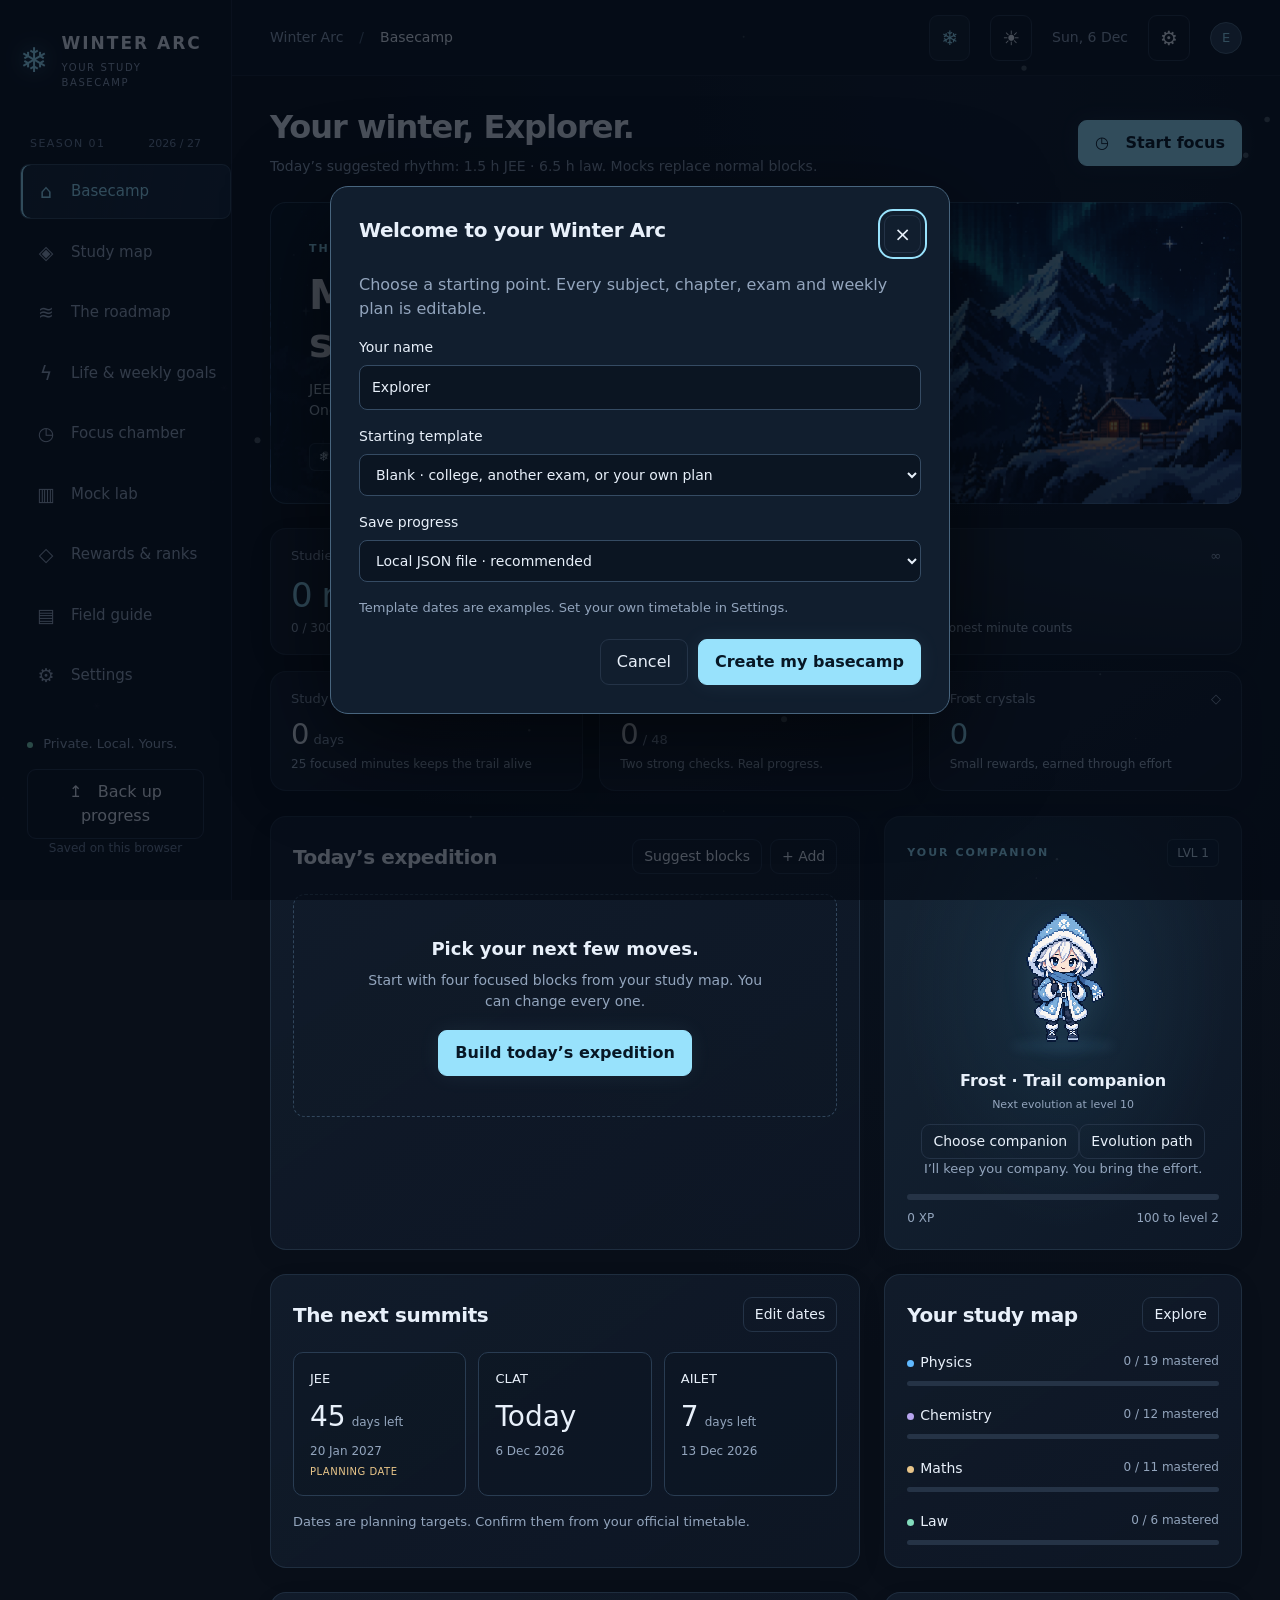
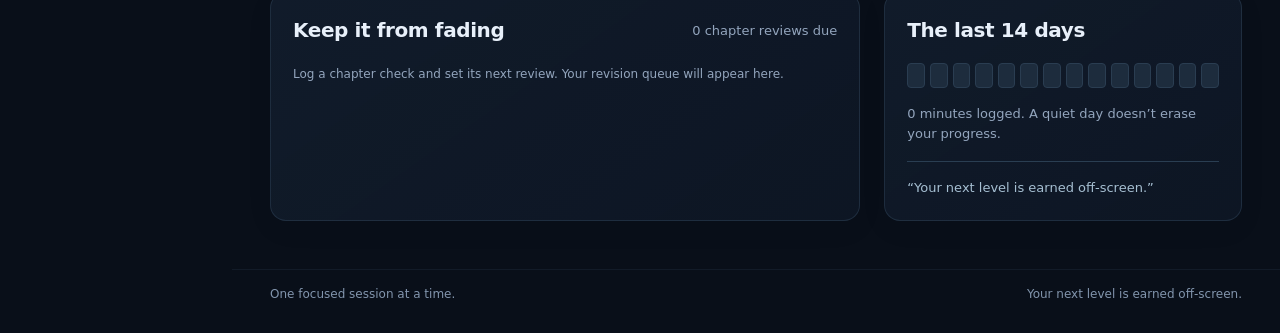
==== commit acd4e07d: "Optimize phone layout and add private PDF and Word syllabus imports" ====
--- a/index.html
+++ b/index.html
@@ -1,12 +1,12 @@
 <!doctype html>
 <html lang="en">
 <head>
-  <meta charset="utf-8"><meta name="viewport" content="width=device-width,initial-scale=1">
+  <meta charset="utf-8"><meta name="viewport" content="width=device-width,initial-scale=1,viewport-fit=cover,interactive-widget=resizes-content">
   <meta name="theme-color" content="#09121e"><meta name="description" content="Your private Winter Arc study basecamp. Focus, practise, review, and level up.">
   <title>Winter Arc — Study Basecamp</title>
-  <link rel="icon" type="image/png" href="assets/winter-arc-icon.png">
+  <link rel="icon" type="image/png" href="assets/winter-arc-icon.png">
   <link rel="stylesheet" href="styles.css"><link rel="stylesheet" href="motion.css">
-  <script defer src="data.js"></script><script defer src="core.js"></script><script defer src="custom.js"></script><script defer src="disk.js"></script><script defer src="profile.js"></script><script defer src="life.js"></script><script defer src="app.js"></script><script defer src="motion.js"></script>
+  <script defer src="data.js"></script><script defer src="core.js"></script><script defer src="custom.js"></script><script defer src="disk.js"></script><script defer src="syllabus.js"></script><script defer src="profile.js"></script><script defer src="life.js"></script><script defer src="app.js"></script><script defer src="motion.js"></script>
 </head>
 <body>
 <a class="skip" href="#main">Skip to study workspace</a>
@@ -26,6 +26,7 @@
 <dialog id="modal" aria-labelledby="modal-title"><div id="modal-content"></div></dialog>
 <dialog id="tutorial" aria-labelledby="tutorial-title"></dialog>
 <dialog id="celebration" aria-labelledby="celebration-title"></dialog>
+<input type="file" id="syllabus-file" accept=".pdf,.docx,.txt,.md,application/pdf,application/vnd.openxmlformats-officedocument.wordprocessingml.document" hidden>
 <input type="file" id="import-file" accept="application/json,.json" hidden>
 <script>if(location.protocol==='file:')document.documentElement.dataset.direct='true';</script>
 </body></html>
--- a/motion.css
+++ b/motion.css
@@ -62,3 +62,126 @@
 .chapter{content-visibility:auto;contain-intrinsic-size:auto 190px}
 .topbar,.has-scrolled .topbar{background:#0b1420}
 [data-theme=light] .topbar,[data-theme=light] .has-scrolled .topbar{background:#f3f9fc}
+
+/* Phone layout: labeled tabs, safe areas, readable forms, and light rendering. */
+.mobile-label,nav .mobile-more{display:none}
+.mobile-menu{display:grid;gap:6px}
+.mobile-menu button{display:flex;align-items:center;gap:14px;text-align:left;min-height:48px}
+.mobile-menu button span:nth-child(2){flex:1}
+.mobile-menu button[aria-current=page]{border-color:var(--ice);color:var(--ice)}
+@media(max-width:700px),(max-height:500px) and (max-width:1000px){
+ html{scroll-padding-top:80px}
+ html.motion-on{scroll-padding-top:80px}
+ body{-webkit-text-size-adjust:100%;font-size:16px}
+ .sidebar{inset:auto 0 0;top:auto!important;width:100%;height:auto;padding:6px max(8px,env(safe-area-inset-right)) calc(6px + env(safe-area-inset-bottom)) max(8px,env(safe-area-inset-left));border-top:1px solid var(--line);border-right:0;z-index:20;background:var(--bg)}
+ [data-theme=light] .sidebar{background:#f3f9fc}
+ .brand,.season-label,.sidebar-bottom{display:none}
+ #nav{display:grid;grid-template-columns:repeat(5,minmax(0,1fr));height:60px;margin:0;gap:4px}
+ #nav button{min-width:0;min-height:54px;display:none;padding:5px 2px;border-radius:12px;gap:2px;flex-direction:column;justify-content:center}
+ #nav button[data-page=basecamp],#nav button[data-page=syllabus],#nav button[data-page=focus],#nav button[data-page=life],#nav .mobile-more{display:flex}
+ #nav button[data-page=basecamp]{order:0}#nav button[data-page=syllabus]{order:1}#nav button[data-page=focus]{order:2}#nav button[data-page=life]{order:3}#nav .mobile-more{order:4}
+ #nav .nav-label{display:none}
+ #nav button span:first-child{font-size:22px;line-height:26px;width:auto}
+ #nav .mobile-label{display:block;font-size:10px;line-height:16px;width:auto;flex:none;letter-spacing:.2px;text-align:center}
+ #nav button.active{box-shadow:none}
+ .shell{margin-left:0;padding-bottom:calc(92px + env(safe-area-inset-bottom))}
+ .topbar{height:calc(64px + env(safe-area-inset-top));padding:env(safe-area-inset-top) max(12px,env(safe-area-inset-right)) 0 max(16px,env(safe-area-inset-left));gap:8px}
+ .topbar>div:first-child{min-width:0;flex:1}
+ .topbar .breadcrumb,.topbar .slash,.avatar-initial,#today-label{display:none}
+ #page-label{display:block;overflow:hidden;text-overflow:ellipsis;white-space:nowrap;font-size:14px;font-weight:600}
+ .top-tools{gap:2px;flex-shrink:0}
+ .top-tools .icon-button{width:44px;height:44px;padding:0;display:grid;place-items:center}
+ main{padding:22px max(14px,env(safe-area-inset-right)) 24px max(14px,env(safe-area-inset-left));max-width:100%}
+ main>*,.card,.two-col>*,.three-col>*,.settings-grid>*,.focus-layout>*{min-width:0}
+ .page-heading{align-items:flex-start;flex-wrap:wrap;gap:14px;margin-bottom:22px}
+ .page-heading>div{flex:1 1 230px;min-width:0}
+ .page-heading h1{font-size:28px;line-height:1.2;letter-spacing:-.8px}
+ .page-heading p{font-size:14px;line-height:1.55}
+ button,button.small,.page-heading .primary{min-height:44px;font-size:14px;padding:10px 14px;touch-action:manipulation}
+ .section-head{flex-wrap:wrap;align-items:flex-start;gap:12px}
+ .section-head h2{font-size:18px}
+ .card{padding:18px;border-radius:18px}
+ .two-col,.focus-layout,.settings-grid{grid-template-columns:minmax(0,1fr);gap:16px}
+ .three-col{grid-template-columns:minmax(0,1fr);gap:12px}
+ .banner{min-height:270px;padding:24px 20px;border-radius:20px;background-position:64% center}
+ .banner.has-art{background-position:64% center;background-image:linear-gradient(90deg,#071321df,#07132175),url('assets/winter-banner.png')}
+ .banner h1{font-size:clamp(28px,7vw,36px);line-height:1.15;letter-spacing:-1px;max-width:440px}
+ .banner p{font-size:13px;line-height:1.6}
+ .banner-tags{gap:6px}
+ .banner-tags .tag{font-size:10px;white-space:normal}
+ .stats-grid{grid-template-columns:repeat(2,minmax(0,1fr));gap:10px}
+ .study-stats .stat,.study-stats .stat:nth-child(-n+2){grid-column:auto}
+ .study-stats .stat:last-child{grid-column:1/-1}
+ .stat{padding:14px}
+ .stat-label{font-size:12px}
+ .stat-value,.study-stats .stat:nth-child(-n+2) .stat-value,.study-totals .stat-value{font-size:clamp(23px,6vw,29px);letter-spacing:-.5px}
+ .study-totals{gap:10px;margin-bottom:16px}
+ .stat-foot{font-size:11px;line-height:1.5}
+ .companion-stage{height:160px}
+ .companion-stage .pet:not(.pixel-pet){width:154px;height:154px}
+ .countdown-grid{grid-template-columns:repeat(auto-fit,minmax(108px,1fr));gap:8px}
+ .countdown{padding:12px 10px}.countdown strong{font-size:26px}.countdown strong small{display:block;margin:0}
+ .tabs{flex-wrap:nowrap;overflow-x:auto;max-width:100%;gap:8px;padding:3px 2px 7px;scrollbar-width:thin;-webkit-overflow-scrolling:touch}
+ .tabs button{flex-shrink:0;white-space:nowrap}
+ .toolbar{display:grid;grid-template-columns:minmax(0,1fr);gap:10px}
+ .toolbar input,.toolbar select{width:100%!important;min-width:0}
+ input,select,textarea{font-size:16px;min-height:48px;padding:12px;scroll-margin:90px 0 120px}
+ input[type=checkbox]{min-height:0;width:22px;height:22px;flex-shrink:0}
+ .check-label{min-height:44px;margin-bottom:12px}
+ .chapter-grid,.reward-grid,.achievement-grid{grid-template-columns:minmax(0,1fr);gap:12px}
+ .chapter{min-height:180px}
+ .chapter h3{font-size:18px}
+ .quest{padding:12px;gap:10px}
+ .quest .check{width:44px;height:44px;min-width:44px;padding:0;font-size:17px}
+ .quest .xp-pill{display:none}
+ .quest [data-action=quest-edit]{min-width:40px;padding:8px}
+ .week{grid-template-columns:minmax(0,1fr) auto;gap:14px}
+ .week-time{grid-column:1}.week-content{grid-row:2;grid-column:1/-1;grid-template-columns:minmax(0,1fr)}
+ .week>button{grid-column:2;grid-row:1}
+ .week-note{grid-column:auto}
+ .focus-card{min-height:0;padding:24px 18px}
+ .focus-clock{font-size:clamp(64px,18vw,88px);letter-spacing:-3px;line-height:1.15}
+ .focus-controls{gap:8px;margin:22px 0}
+ .focus-controls .primary{flex:1 1 100%}
+ .focus-config,.form-grid{grid-template-columns:minmax(0,1fr);gap:12px}
+ .form-grid .span-two,.focus-config .span-two{grid-column:auto}
+ .error-card{flex-direction:column;gap:10px}.error-card>div{min-width:0}
+ .table-wrap{overflow:visible}
+ .table-wrap table,.table-wrap tbody{display:block;max-width:100%}
+ .table-wrap thead{position:absolute;width:1px;height:1px;overflow:hidden;clip-path:inset(50%)}
+ .table-wrap tr{display:grid;grid-template-columns:repeat(2,minmax(0,1fr));padding:16px 0;border-bottom:1px solid var(--line);gap:12px}
+ .table-wrap tr:last-child{border-bottom:0}
+ .table-wrap td{display:block;padding:0;border:0;min-width:0;overflow-wrap:anywhere}
+ .table-wrap td::before{content:attr(data-label);display:block;font-size:11px;color:var(--muted);margin-bottom:4px}
+ .table-wrap td:first-child,.table-wrap td:last-child{grid-column:1/-1}
+ .table-wrap td:last-child button{width:100%}
+ .session-row{gap:12px;align-items:flex-start}.session-row>div{min-width:0}.session-row strong{flex-shrink:0}
+ .quest-text,.weekly-goal,.prose,.chapter,.session-row small{overflow-wrap:anywhere}
+ dialog{width:calc(100% - 24px);max-height:calc(var(--visible-height,100dvh) - 32px);padding:20px;overflow-y:auto;overscroll-behavior:contain;border-radius:22px;scroll-padding:16px}
+ .dialog-heading{align-items:center;gap:12px}.dialog-heading h2{font-size:21px;overflow-wrap:anywhere}.dialog-heading button{width:44px;height:44px;padding:0;flex-shrink:0}
+ .dialog-actions{position:sticky;bottom:-20px;background:var(--surface);padding:14px 0;margin-top:16px;z-index:2;flex-wrap:wrap}
+ .dialog-actions button{flex:1}
+ #tutorial{inset:auto 12px calc(12px + env(safe-area-inset-bottom));width:calc(100% - 24px);max-height:50dvh;max-height:min(50dvh,calc(var(--visible-height,100dvh) - 24px));padding:20px;border-radius:22px}
+ #tutorial .row-actions{justify-content:space-between;position:sticky;bottom:-20px;background:var(--surface);padding:12px 0;margin-top:12px}
+ .tour-highlight{scroll-margin-top:84px}
+ #celebration{padding:30px 20px}
+ .companion-picker{gap:10px}.companion-option{padding:12px 8px;min-width:0}.companion-option strong{font-size:14px}
+ .companion-option img:not(.pixel-pet){width:min(110px,100%);height:110px}
+ .companion-option img.pixel-pet{width:min(88px,100%);height:100px}
+ .evolution-path{gap:6px}.evolution-form{padding:10px 4px}.evolution-form img{height:100px}.evolution-form strong{font-size:12px;display:block;overflow-wrap:anywhere}
+ #timer-dock{left:12px;right:12px;bottom:calc(84px + env(safe-area-inset-bottom));padding:8px 12px;font-size:13px;display:flex;align-items:center;justify-content:space-between;gap:6px}
+ #timer-dock button{margin-left:0;flex-shrink:0}
+ #toast{left:50%;bottom:calc(86px + env(safe-area-inset-bottom));max-width:calc(100% - 24px);width:max-content;font-size:13px;padding:12px 16px}
+ .timer-docked #toast{bottom:calc(156px + env(safe-area-inset-bottom))}
+ #back-to-top{width:44px;height:44px;right:14px;bottom:calc(88px + env(safe-area-inset-bottom))}
+ .timer-docked #back-to-top{bottom:calc(158px + env(safe-area-inset-bottom))}
+ .focus-only .shell{padding-bottom:0}.focus-only #toast{bottom:calc(20px + env(safe-area-inset-bottom))}
+ .keyboard-open .sidebar,.keyboard-open #timer-dock,.keyboard-open #back-to-top{display:none}
+ .keyboard-open .shell{padding-bottom:16px}
+ footer{padding:18px 16px;font-size:11px}footer span{display:none}
+ #storage-warning{position:relative;font-size:12px;padding:10px 14px;overflow-wrap:anywhere}
+ body.test-mode{padding-top:0}body.test-mode .topbar{top:0}
+ #snow{opacity:.45}
+ .motion-on .pet,.motion-on .companion-stage::after{animation:none}
+}
+@media(hover:none){button:hover:not(:disabled){transform:none}.motion-on .card:hover{transform:none;box-shadow:none}}
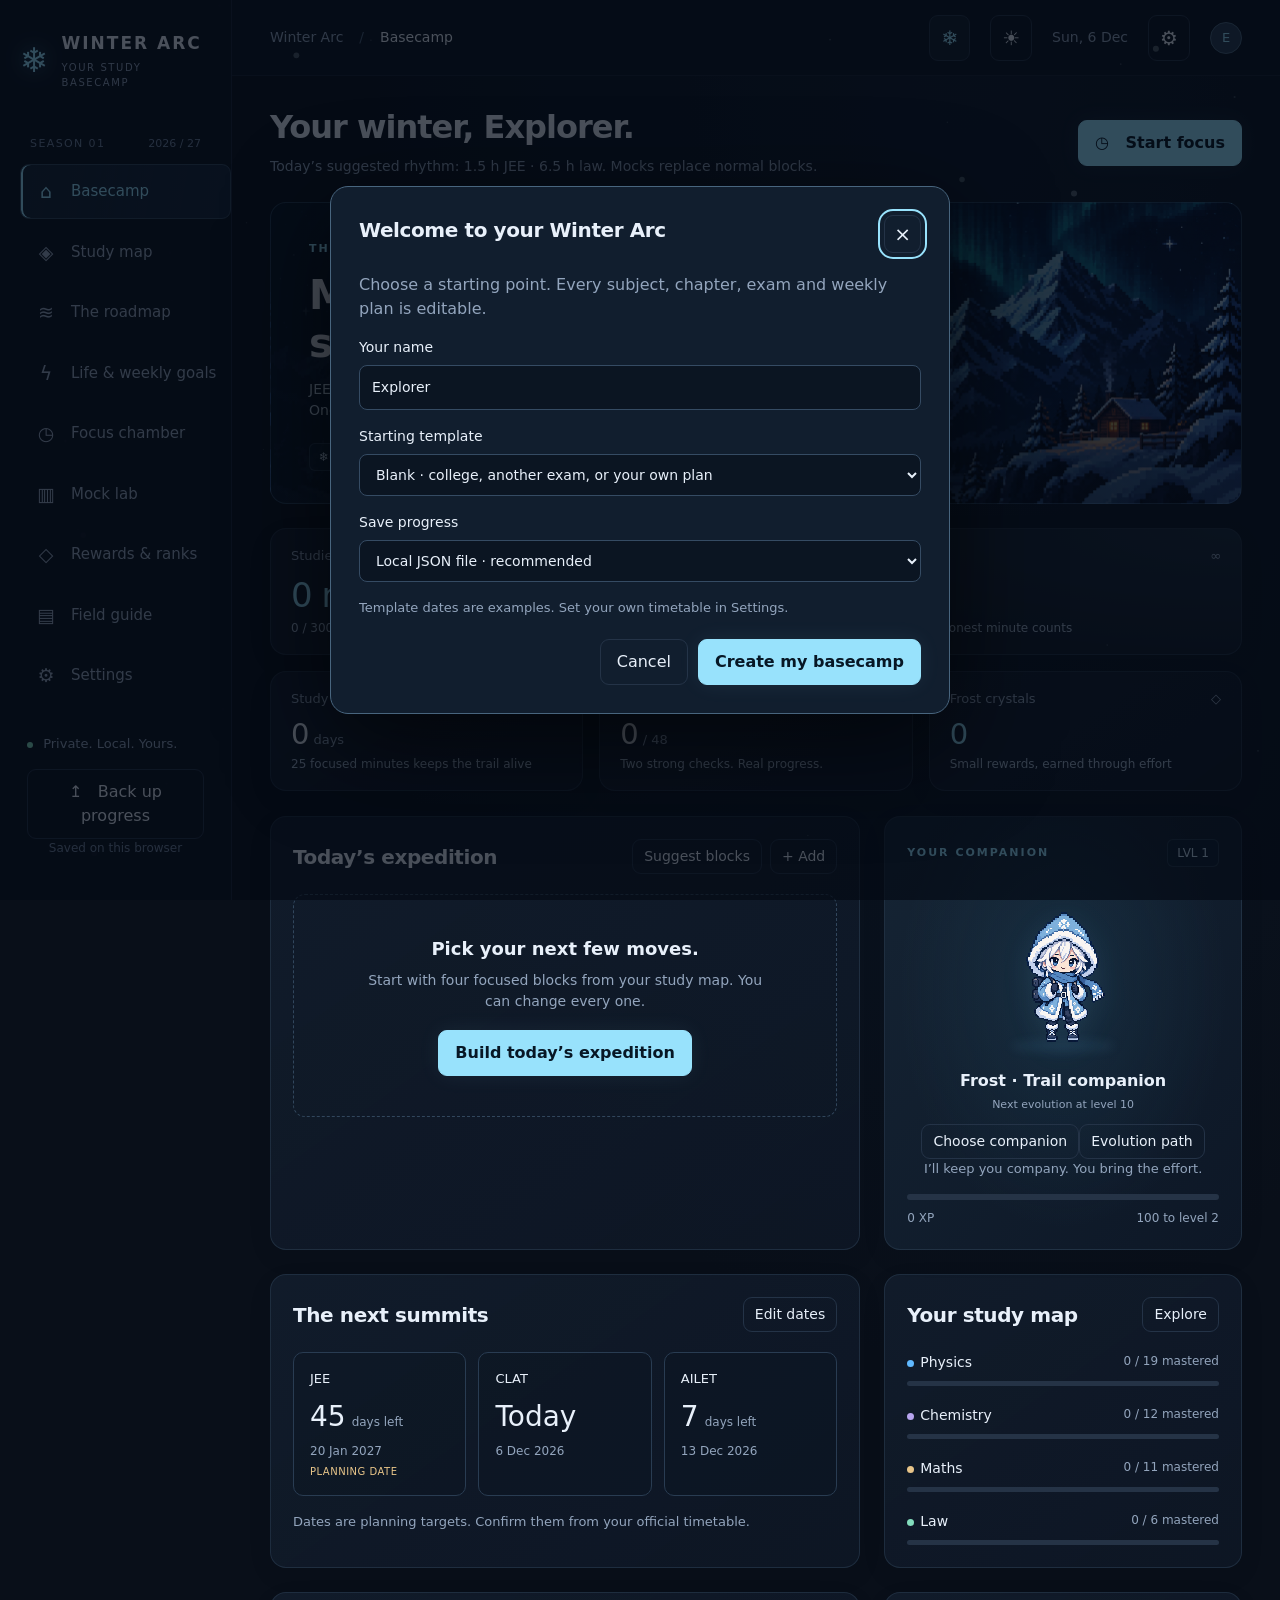
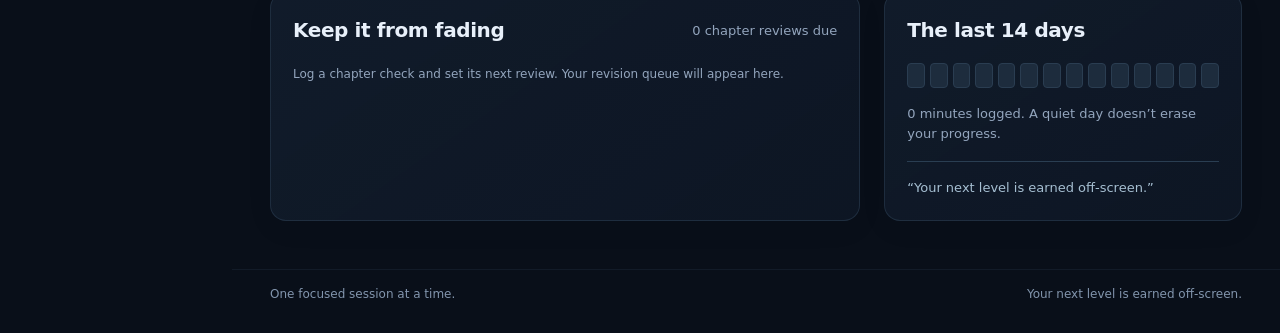
==== commit 7ce25091: "Prepare public beta launch with screenshots, tour and contributor guides" ====
--- a/index.html
+++ b/index.html
@@ -2,7 +2,15 @@
 <html lang="en">
 <head>
   <meta charset="utf-8"><meta name="viewport" content="width=device-width,initial-scale=1,viewport-fit=cover,interactive-widget=resizes-content">
-  <meta name="theme-color" content="#09121e"><meta name="description" content="Your private Winter Arc study basecamp. Focus, practise, review, and level up.">
+  <meta name="theme-color" content="#09121e"><meta name="description" content="Your private Winter Arc study basecamp. Focus, practise, review, and level up.">
+  <link rel="canonical" href="https://wintercarc.vercel.app/">
+  <meta property="og:type" content="website"><meta property="og:url" content="https://wintercarc.vercel.app/">
+  <meta property="og:title" content="Winter Arc — Study. Level up. Make your comeback.">
+  <meta property="og:description" content="A free, open-source study planner with evolving pixel companions, focus sessions, and your own syllabus. No account; progress stays local.">
+  <meta property="og:image" content="https://wintercarc.vercel.app/assets/social-preview.jpg"><meta property="og:image:width" content="1200"><meta property="og:image:height" content="630">
+  <meta property="og:image:alt" content="Winter Arc winter pixel-art basecamp with Frost: Study. Level up. Make your comeback.">
+  <meta name="twitter:card" content="summary_large_image"><meta name="twitter:title" content="Winter Arc — Study. Level up. Make your comeback.">
+  <meta name="twitter:description" content="Free, open-source study planner. Evolving pixel companions, focus sessions, and your own syllabus. Progress stays local."><meta name="twitter:image" content="https://wintercarc.vercel.app/assets/social-preview.jpg">
   <title>Winter Arc — Study Basecamp</title>
   <link rel="icon" type="image/png" href="assets/winter-arc-icon.png">
   <link rel="stylesheet" href="styles.css"><link rel="stylesheet" href="motion.css">
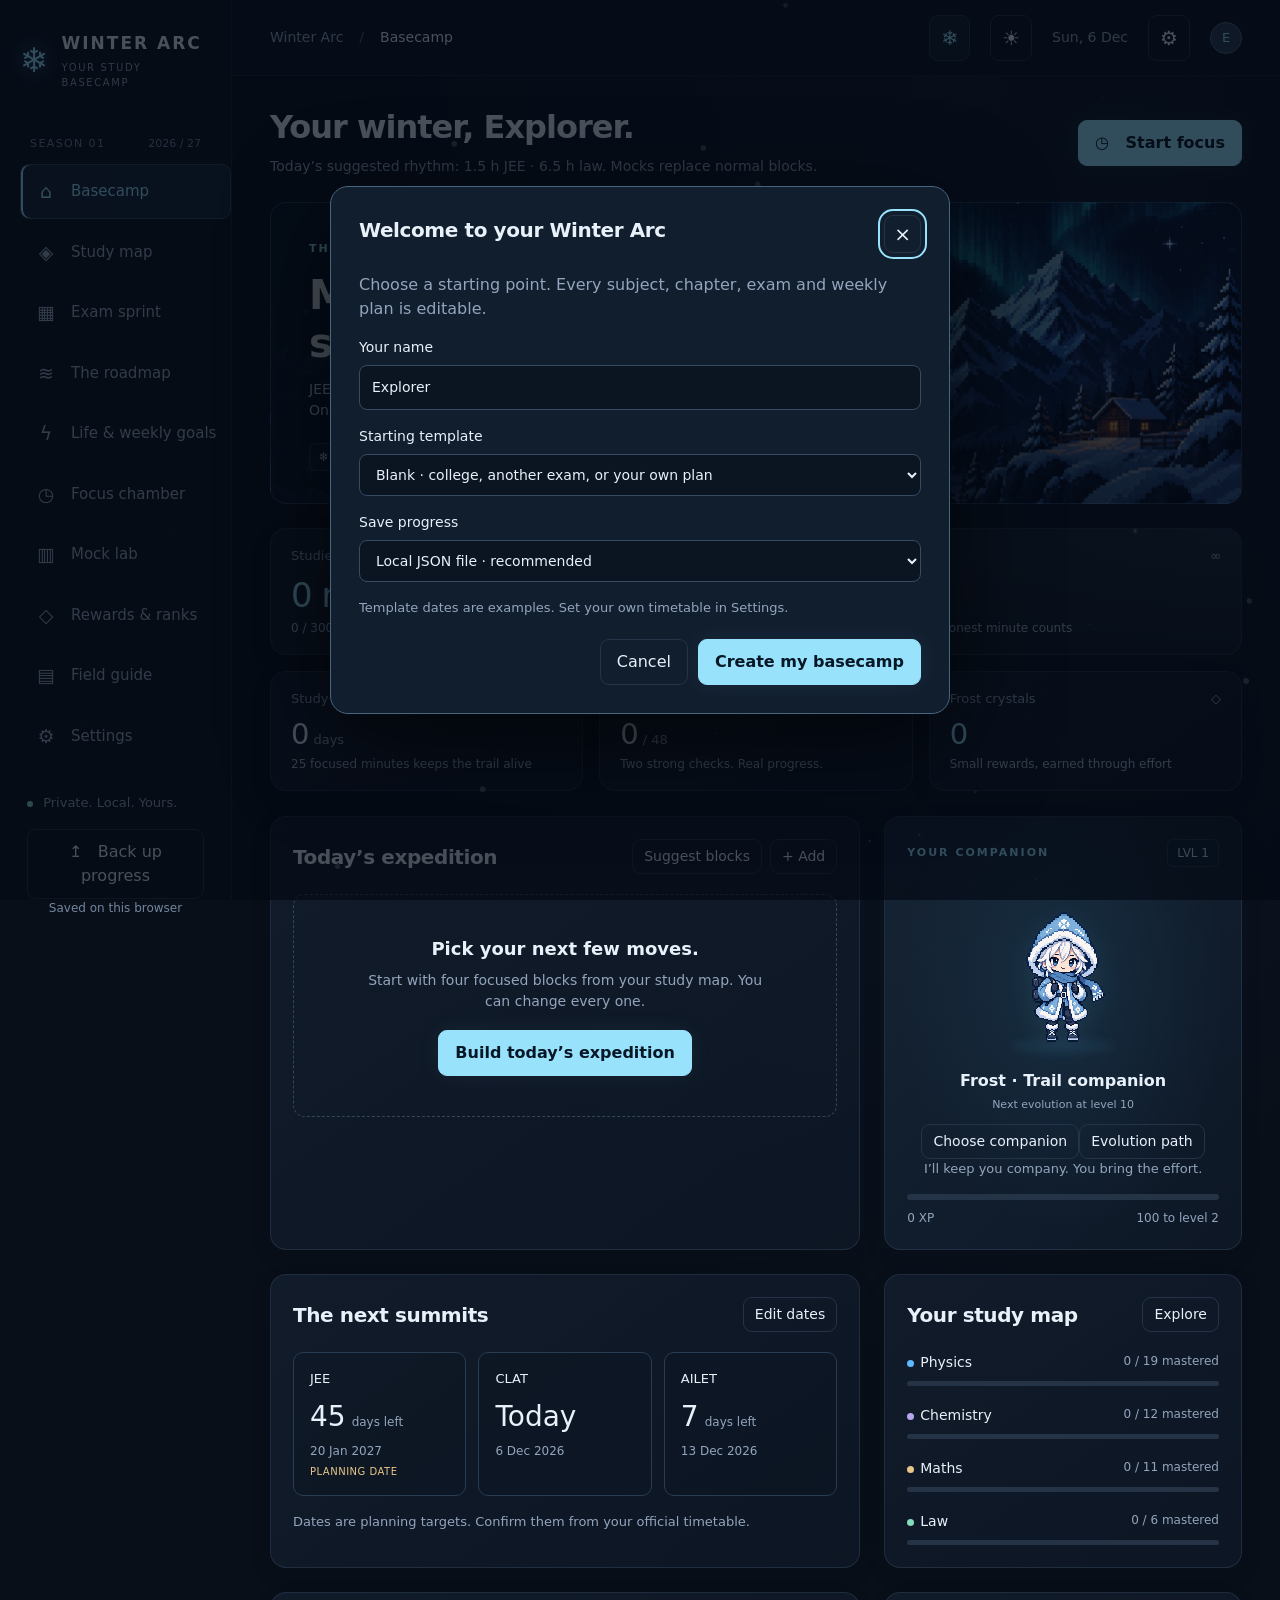
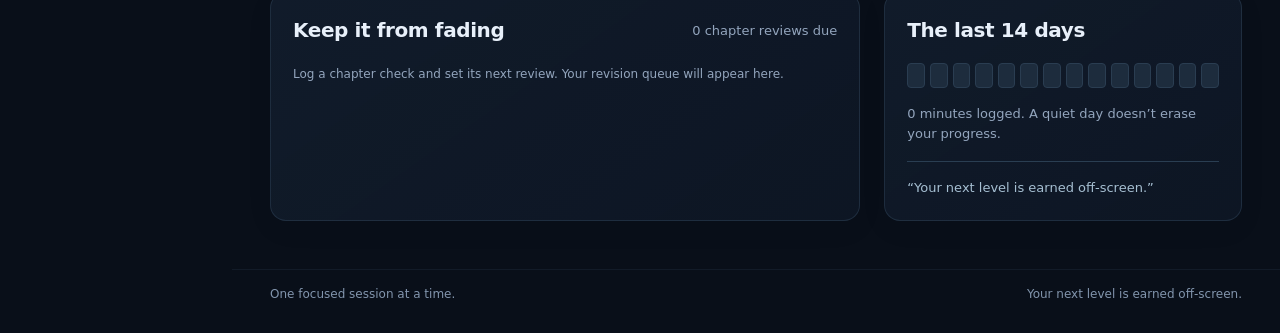
==== commit 34379b40: "Add editable daily exam sprint with gradual study ramp" ====
--- a/index.html
+++ b/index.html
@@ -2,19 +2,19 @@
 <html lang="en">
 <head>
   <meta charset="utf-8"><meta name="viewport" content="width=device-width,initial-scale=1,viewport-fit=cover,interactive-widget=resizes-content">
-  <meta name="theme-color" content="#09121e"><meta name="description" content="Your private Winter Arc study basecamp. Focus, practise, review, and level up.">
-  <link rel="canonical" href="https://wintercarc.vercel.app/">
-  <meta property="og:type" content="website"><meta property="og:url" content="https://wintercarc.vercel.app/">
-  <meta property="og:title" content="Winter Arc — Study. Level up. Make your comeback.">
-  <meta property="og:description" content="A free, open-source study planner with evolving pixel companions, focus sessions, and your own syllabus. No account; progress stays local.">
-  <meta property="og:image" content="https://wintercarc.vercel.app/assets/social-preview.jpg"><meta property="og:image:width" content="1200"><meta property="og:image:height" content="630">
-  <meta property="og:image:alt" content="Winter Arc winter pixel-art basecamp with Frost: Study. Level up. Make your comeback.">
-  <meta name="twitter:card" content="summary_large_image"><meta name="twitter:title" content="Winter Arc — Study. Level up. Make your comeback.">
-  <meta name="twitter:description" content="Free, open-source study planner. Evolving pixel companions, focus sessions, and your own syllabus. Progress stays local."><meta name="twitter:image" content="https://wintercarc.vercel.app/assets/social-preview.jpg">
+  <meta name="theme-color" content="#09121e"><meta name="description" content="Your private Winter Arc study basecamp. Focus, practise, review, and level up.">
+  <link rel="canonical" href="https://wintercarc.vercel.app/">
+  <meta property="og:type" content="website"><meta property="og:url" content="https://wintercarc.vercel.app/">
+  <meta property="og:title" content="Winter Arc — Study. Level up. Make your comeback.">
+  <meta property="og:description" content="A free, open-source study planner with evolving pixel companions, focus sessions, and your own syllabus. No account; progress stays local.">
+  <meta property="og:image" content="https://wintercarc.vercel.app/assets/social-preview.jpg"><meta property="og:image:width" content="1200"><meta property="og:image:height" content="630">
+  <meta property="og:image:alt" content="Winter Arc winter pixel-art basecamp with Frost: Study. Level up. Make your comeback.">
+  <meta name="twitter:card" content="summary_large_image"><meta name="twitter:title" content="Winter Arc — Study. Level up. Make your comeback.">
+  <meta name="twitter:description" content="Free, open-source study planner. Evolving pixel companions, focus sessions, and your own syllabus. Progress stays local."><meta name="twitter:image" content="https://wintercarc.vercel.app/assets/social-preview.jpg">
   <title>Winter Arc — Study Basecamp</title>
   <link rel="icon" type="image/png" href="assets/winter-arc-icon.png">
-  <link rel="stylesheet" href="styles.css"><link rel="stylesheet" href="motion.css">
-  <script defer src="data.js"></script><script defer src="core.js"></script><script defer src="custom.js"></script><script defer src="disk.js"></script><script defer src="syllabus.js"></script><script defer src="profile.js"></script><script defer src="life.js"></script><script defer src="app.js"></script><script defer src="motion.js"></script>
+  <link rel="stylesheet" href="styles.css"><link rel="stylesheet" href="motion.css"><link rel="stylesheet" href="planner.css">
+  <script defer src="data.js"></script><script defer src="core.js"></script><script defer src="plan.js"></script><script defer src="custom.js"></script><script defer src="disk.js"></script><script defer src="syllabus.js"></script><script defer src="profile.js"></script><script defer src="life.js"></script><script defer src="planner.js"></script><script defer src="app.js"></script><script defer src="motion.js"></script>
 </head>
 <body>
 <a class="skip" href="#main">Skip to study workspace</a>
--- a/styles.css
+++ b/styles.css
@@ -21,9 +21,20 @@
 
 body.test-mode{padding-top:48px}body.test-mode .sidebar{top:48px}body.test-mode .topbar{top:48px}
 
-.companion-option img:not(.pixel-pet){width:150px;height:150px;image-rendering:pixelated}.companion-stage.evolution-1 .pet{filter:drop-shadow(0 0 10px var(--companion-color))}.companion-stage.evolution-2 .pet{filter:drop-shadow(0 0 14px var(--companion-color))}.companion-stage.evolution-2::before{content:"✧";position:absolute;top:0;right:calc(50% - 72px);color:var(--companion-color);font-size:25px}.companion .evolution-caption{font-size:11px;margin:4px 0 10px}.evolution-path{display:grid;grid-template-columns:repeat(3,1fr);gap:10px;margin:20px 0}.evolution-form{text-align:center;padding:12px 6px;border:1px solid var(--line);border-radius:12px}.evolution-form img{width:100%;height:130px;object-fit:contain;image-rendering:pixelated}.evolution-form small{display:block;color:var(--muted);font-size:11px}.evolution-form.locked img{opacity:.45;filter:grayscale(.7)}.evolution-form.current{border-color:var(--ice)}@media(max-width:600px){.companion-option img:not(.pixel-pet){width:110px;height:110px}.evolution-form img{height:95px}}
+.companion-option img:not(.pixel-pet){width:150px;height:150px;image-rendering:pixelated}.companion .evolution-caption{font-size:11px;margin:4px 0 10px}.evolution-path{display:grid;grid-template-columns:repeat(3,1fr);gap:10px;margin:20px 0}.evolution-form{text-align:center;padding:12px 6px;border:1px solid var(--line);border-radius:12px}.evolution-form img{width:100%;height:130px;object-fit:contain;image-rendering:pixelated}.evolution-form small{display:block;color:var(--muted);font-size:11px}.evolution-form.locked img{opacity:.45;filter:grayscale(.7)}.evolution-form.current{border-color:var(--ice)}@media(max-width:600px){.companion-option img:not(.pixel-pet){width:110px;height:110px}.evolution-form img{height:95px}}
 
-@media(min-width:601px){.companion-picker{grid-template-columns:repeat(3,minmax(0,1fr))}.companion-option{padding:14px 8px}.companion-option img:not(.pixel-pet){width:130px;height:140px}.companion-option img.pixel-pet{width:100px;height:140px}}
-.companion-stage{height:176px}.companion-stage .pet:not(.pixel-pet){width:170px;height:170px}.evolution-form img{height:180px}.evolution-form.locked img{opacity:.7;filter:grayscale(.2)}@media(max-width:600px){.evolution-form img{height:110px}}
+@media(min-width:601px){.companion-picker{grid-template-columns:repeat(3,minmax(0,1fr))}.companion-option{padding:14px 8px}.companion-option img:not(.pixel-pet){width:130px;height:140px}.companion-option img.pixel-pet{width:100px;height:140px}}
+.companion-stage{height:176px}.companion-stage .pet:not(.pixel-pet){width:170px;height:170px}.evolution-form img{height:180px}.evolution-form.locked img{opacity:.7;filter:grayscale(.2)}@media(max-width:600px){.evolution-form img{height:110px}}
 
 .study-stats{grid-template-columns:repeat(6,minmax(0,1fr))}.study-stats .stat{grid-column:span 2}.study-stats .stat:nth-child(-n+2){grid-column:span 3;background:radial-gradient(ellipse at 100% 0%,#83d8ff12,transparent 70%),var(--surface)}.study-stats .stat:nth-child(-n+2) .stat-value{color:var(--ice);font-size:34px;font-variant-numeric:tabular-nums}.study-totals{display:grid;grid-template-columns:repeat(2,minmax(0,1fr));gap:16px;margin-bottom:24px}.study-totals .stat-value{font-variant-numeric:tabular-nums;color:var(--ice)}@media(max-width:550px){.study-stats{grid-template-columns:repeat(2,minmax(0,1fr))}.study-stats .stat,.study-stats .stat:nth-child(-n+2){grid-column:auto}.study-stats .stat:last-child{grid-column:1/-1}.study-stats .stat:nth-child(-n+2) .stat-value{font-size:27px}.study-totals{gap:10px}.study-totals .stat-value{font-size:27px}}
+
+/* Document previews stay contained on phones; cards are editable before import. */
+.import-courses{display:grid;gap:14px;margin:18px 0}.import-course{padding:16px;border:1px solid var(--line);border-radius:16px;background:var(--surface)}.import-include{display:flex;gap:10px;align-items:flex-start;margin-bottom:12px}.import-include input{width:22px;height:22px;flex:0 0 22px;margin-top:3px}.import-include span{min-width:0;overflow-wrap:anywhere}.import-course textarea{min-height:145px;max-height:320px;resize:vertical}.import-course small{color:var(--muted)}
+
+/* Anime forms use distinct generated artwork; originals retain lightweight aura upgrades. */
+.evolution-art{position:relative;display:inline-grid;place-items:center}
+.evolution-form.locked img{opacity:1;filter:none}
+.original-evolution.stage-1 img{filter:drop-shadow(0 0 5px var(--companion-color,#98e2fc))}
+.original-evolution.stage-2 img{filter:drop-shadow(0 0 10px var(--companion-color,#98e2fc))}
+.evolution-path{display:grid;grid-template-columns:repeat(3,minmax(0,1fr));gap:12px}.evolution-form{min-width:0}.evolution-kind{display:block;font-size:11px;color:var(--muted);margin:4px 0}.evolution-form .evolution-art{width:100%}.evolution-form .evolution-art img{width:100%;object-fit:contain}
+@media(max-width:700px){.evolution-path{grid-template-columns:repeat(2,minmax(0,1fr))}}
--- a/planner.css
+++ b/planner.css
@@ -0,0 +1,10 @@
+/* A quiet, monochrome notebook inside the existing Winter Arc workspace. */
+body.plan-mode{color-scheme:light;--bg:#f8f7f4;--surface:#fff;--surface2:#f0efec;--line:#d4d2cc;--muted:#676761;--text:#20201e;--ice:#20201e;--blue:#20201e;--green:#444;--amber:#555;background:#f8f7f4;color:var(--text)}
+.plan-mode #snow{display:none}.plan-mode .sidebar{background:#f0efeb;border-color:#dad8d2;backdrop-filter:none}.plan-mode .brand-icon{color:#20201e;text-shadow:none}.plan-mode nav button{color:#595952}.plan-mode nav button.active{background:#e1dfd8;color:#171716;border-color:#c8c5bd}.plan-mode .topbar,.plan-mode footer{border-color:#ddd9d2}.plan-mode .season-label,.plan-mode footer,.plan-mode .sidebar-bottom p{color:#65655e}.plan-mode .avatar-initial{background:#e5e3de;color:#222;border-color:#aaa}.plan-mode button{border-color:#292927;background:#faf9f6;color:#20201e;box-shadow:none}.plan-mode button.primary{background:#20201e;color:#fff;border-color:#20201e}.plan-mode button:hover{background:#e9e7e1;transform:none}.plan-mode button.primary:hover{background:#41413d}.plan-mode :is(input,textarea,select){color:#222;background:#fff;border-color:#bbb}.plan-mode dialog{--text:#222;--muted:#666;--surface:#fff;--surface2:#f3f2ed;--line:#d4d2cc;background:#fff;color:#222}.plan-mode .top-tools{gap:15px}.plan-mode #motion-toggle,.plan-mode #theme-toggle{opacity:.6}.plan-mode .focus-card{background:#fff;box-shadow:none}.plan-mode .focus-clock{color:#222;text-shadow:none}.plan-mode .card{background:#fff;box-shadow:none}.plan-mode .helper,.plan-mode .muted{color:#686860}
+.plan-mode .topbar{background:#f8f7f4;backdrop-filter:none;color:#333}.plan-mode .slash{color:#888}.plan-mode .sidebar nav button:not(.active){border-color:transparent;background:transparent}.plan-mode .sidebar nav button.active{background:#e1dfd8;border-color:#c8c5bd}.plan-mode .topbar .breadcrumb{color:#666}.plan-mode button:disabled{opacity:.45;cursor:default}.plan-mode input:focus,.plan-mode textarea:focus,.plan-mode select:focus{outline-color:#222}
+.plan-mode #theme-toggle,.plan-mode #motion-toggle{display:none}.plan-mode .sidebar{overflow-y:auto}.plan-mode #toast{background:#222;color:#fff;border-color:#222;box-shadow:0 3px 15px #0002}.plan-tabs{scroll-margin-top:100px}
+.exam-planner{max-width:1160px;margin:auto}.plan-cover{height:230px;position:relative;border-radius:8px;overflow:hidden;background:#21211f}.plan-cover>img{width:100%;height:100%;object-fit:cover;object-position:center 56%}.plan-cover:after{content:'';position:absolute;inset:0;background:linear-gradient(90deg,#000c,transparent 65%)}.plan-cover-copy{position:absolute;inset:30px auto auto 34px;z-index:1;color:#fff}.plan-cover-copy>span{font-size:10px;letter-spacing:2.5px;font-weight:600}.plan-cover-copy h1{font-family:Georgia,'Times New Roman',serif;font-weight:400;font-size:42px;letter-spacing:-1.3px;line-height:1.05;margin:18px 0 10px}.plan-cover-copy p{font-size:13px;color:#eee}.plan-heading{display:flex;justify-content:space-between;gap:20px;align-items:center;padding:28px 0 23px}.plan-kicker{font-size:10px;letter-spacing:1.8px;font-weight:650;color:#73736c}.plan-heading h2{font-size:29px;margin:6px 0;font-weight:650;letter-spacing:-1px}.plan-heading p{font-size:13px;color:#666;margin:0}.plan-heading button{border-radius:6px;font-size:12px;padding:9px 13px}.plan-stats{display:grid;grid-template-columns:1fr 1fr 1fr;border:1px solid #d5d2ca;border-radius:7px;background:#fff}.plan-stats>div{padding:17px 21px;border-right:1px solid #dedbd4}.plan-stats>div:last-child{border:0}.plan-stats span{display:block;font-size:11px;color:#65655e}.plan-stats strong{display:block;font-size:26px;font-weight:600;margin:4px 0;letter-spacing:-.6px}.plan-stats small{font-size:13px;font-weight:400}.plan-stats em{font-style:normal;font-size:10px;color:#77776e;display:block}.plan-tabs{display:flex;gap:6px;border-bottom:1px solid #d5d2ca;margin:27px 0 20px}.plan-tabs button{border:0;border-radius:0;background:none;padding:10px 15px;color:#73736b;font-size:13px}.plan-tabs button.selected{color:#111;border-bottom:2px solid #20201e;background:none}.plan-notice{padding:10px 14px;border-left:2px solid #888;background:#eeece6;font-size:12px;margin-bottom:20px;color:#555}.plan-datebar{display:flex;align-items:center;gap:16px;margin:24px 0 15px}.plan-datebar>button,.plan-datebar .row-actions>button{border-radius:5px;padding:7px 13px}.plan-datebar>div:first-of-type{flex:1}.plan-datebar span{font-size:9px;letter-spacing:1.3px;color:#71716a}.plan-datebar h2{margin:3px 0;font-size:23px}.plan-weekstrip{display:grid;grid-template-columns:repeat(7,1fr);gap:6px;margin-bottom:25px}.plan-weekstrip button{border:1px solid #dbd8d0;border-radius:6px;text-align:center;padding:8px;background:#fff;display:flex;align-items:center;flex-direction:column}.plan-weekstrip button.selected{background:#20201e;color:#fff;border-color:#20201e}.plan-weekstrip span{font-size:10px}.plan-weekstrip strong{font-size:20px;font-weight:600;line-height:1.5}.plan-weekstrip small{font-size:9px;opacity:.75}.plan-desk{display:grid;grid-template-columns:minmax(0,1fr) 255px;gap:25px;align-items:start}.plan-start{border:1px solid #20201e;border-radius:7px;padding:23px 25px;background:#fff}.plan-start h2{font-family:Georgia,serif;font-size:25px;font-weight:400;margin:10px 0}.plan-start p{font-size:13px;color:#666;margin-bottom:16px}.plan-start button{font-size:13px;padding:10px 19px;border-radius:5px}.plan-start small{display:block;font-size:11px;color:#75756e;margin-top:12px;max-width:450px}.plan-section-heading{display:flex;align-items:center;justify-content:space-between;gap:12px;padding:26px 0 0}.plan-section-heading h2{font-size:18px;margin-bottom:5px}.plan-section-heading p{font-size:12px;color:#777;margin:0}.plan-section-heading button{white-space:nowrap;font-size:11px}.plan-progress{width:100%;height:3px;border:0;border-radius:0;margin:12px 0 16px;accent-color:#20201e;display:block}.plan-progress::-webkit-progress-bar{background:#e0ddd6}.plan-progress::-webkit-progress-value{background:#222}.plan-task{border:1px solid #d9d6ce;background:#fff;border-radius:7px;margin-bottom:12px;padding:18px}.plan-task-heading{display:flex;align-items:center;gap:12px}.plan-task-heading>div{flex:1;min-width:0}.plan-check{width:22px;height:22px;padding:0;border:1px solid #777!important;border-radius:4px;flex:0 0 22px;display:grid;place-items:center}.plan-check[aria-pressed=true]{background:#222!important;color:#fff!important}.plan-subject{font-size:9px;letter-spacing:1px;text-transform:uppercase;color:#777}.plan-task h3{font-size:15px;font-weight:600;line-height:1.45;margin:4px 0 0}.plan-task-heading>button:last-child:not(:first-child){font-size:10px;padding:4px 8px;border-color:#d8d5cd}.plan-task>p{font-size:12px;line-height:1.75;color:#62625c;margin:15px 0}.plan-task-footer{display:flex;justify-content:space-between;align-items:center;gap:10px}.plan-task-footer span{font-size:10px;color:#777}.plan-task-footer button{border-radius:5px;padding:7px 10px;font-size:11px}.plan-future{pointer-events:none;opacity:.4}.plan-task.is-done h3{color:#81817a}.plan-task.is-done{background:#f3f2ed}.plan-side section{padding:20px 0;border-bottom:1px solid #d8d5ce}.plan-side section:first-child{padding-top:5px}.plan-side h3{font-size:16px;margin:10px 0}.plan-side p{font-size:12px;line-height:1.85;color:#676760;margin-bottom:12px}.plan-side button{font-size:11px;border-radius:5px}.plan-side .helper{font-size:10px}.plan-journey>p{font-size:13px}.plan-journey details{border:1px solid #d8d5cd;border-radius:7px;background:#fff;margin:12px 0;overflow:hidden}.plan-journey summary{display:flex;gap:16px;align-items:center;cursor:pointer;padding:18px;list-style:none}.plan-journey summary::-webkit-details-marker{display:none}.plan-week-number{font-family:Georgia,serif;font-size:26px;color:#a3a096;width:36px}.plan-journey summary>div{flex:1}.plan-journey summary strong{font-size:14px;font-weight:600}.plan-journey summary small{display:block;color:#77776f;font-size:11px;margin-top:5px}.plan-plus{font-size:22px;color:#777}.plan-journey details[open] .plan-plus{transform:rotate(45deg)}.plan-journey-days{display:grid;grid-template-columns:repeat(2,1fr);gap:8px;padding:0 18px 18px}.plan-journey-days button{text-align:left;padding:13px;border:1px solid #e0ddd6;border-radius:5px;background:#faf9f6}.plan-journey-days button>span{font-size:10px;color:#777}.plan-journey-days strong{display:block;font-size:13px;margin:5px 0}.plan-journey-days small{font-size:10px;color:#777}.plan-journey-days p{font-size:10px;color:#75756e;line-height:1.7;margin:8px 0 0}.plan-method{max-width:950px;font-size:14px;color:#5c5c56;line-height:1.8}.plan-method h2,.plan-method h3{color:#222}.plan-method-grid{display:grid;grid-template-columns:repeat(2,1fr);gap:18px;margin:25px 0 30px}.plan-method article{background:#fff;border:1px solid #d8d5ce;border-radius:7px;padding:24px}.plan-method article>span{font-family:Georgia,serif;font-size:28px;color:#aaa69b}.plan-method article h3{margin:12px 0 9px}.plan-method article p{font-size:13px;margin:0}.plan-method a{color:#222;text-decoration:underline}.plan-focus-note{border-left:2px solid #888;padding:14px;text-align:left;font-size:13px;background:#f4f2ed;margin:0 0 20px}.plan-focus-note strong{display:block}.plan-focus-note p{margin:8px 0;color:#666;font-size:12px}.plan-focus-note button{font-size:11px}
+@media(max-width:1000px){.plan-desk{grid-template-columns:minmax(0,1fr) 220px;gap:18px}.plan-cover{height:210px}.plan-heading{align-items:start}.plan-heading>.row-actions{flex-direction:column;align-items:stretch}}
+@media(max-width:720px){.plan-mode .sidebar{background:#f3f1eb}.plan-mode nav button.active{color:#111}.plan-cover{height:195px}.plan-cover-copy{top:25px;left:23px}.plan-cover-copy h1{font-size:35px}.plan-desk{grid-template-columns:1fr}.plan-side{display:grid;grid-template-columns:repeat(2,minmax(0,1fr));gap:20px}.plan-side section{padding-top:10px}.plan-heading{display:block;padding:23px 0 19px}.plan-heading>.row-actions{flex-direction:row;margin-top:14px}.plan-stats>div{padding:13px 10px}.plan-stats strong{font-size:21px}.plan-stats em{font-size:9px}.plan-stats span{font-size:9px}.plan-datebar h2{font-size:20px}.plan-datebar span{font-size:8px}.plan-weekstrip{gap:4px}.plan-weekstrip button{padding:8px 3px}.plan-task{padding:16px}.plan-task-heading{gap:9px}.plan-task h3{font-size:14px}.plan-method-grid{grid-template-columns:1fr}.plan-tabs button{padding:10px 12px;font-size:12px}.plan-start{padding:20px}.plan-section-heading h2{font-size:17px}}
+@media(max-width:420px){.plan-stats{grid-template-columns:1fr 1fr}.plan-stats>div:nth-child(2){border:0}.plan-stats>div:last-child{grid-column:1/-1;border-top:1px solid #dedbd4;display:grid;grid-template-columns:1fr 1fr;align-items:center}.plan-stats>div:last-child em{grid-column:1/-1}.plan-stats>div:last-child strong{margin:0;text-align:right}.plan-side,.plan-journey-days{grid-template-columns:1fr}.plan-heading h2{font-size:27px}.plan-section-heading{align-items:start}.plan-weekstrip small{font-size:8px}.plan-task-footer span{max-width:50%}.plan-task>p{font-size:12px}.plan-datebar{gap:10px}.plan-datebar h2{font-size:18px}}
+@media print{.sidebar,.topbar,footer,#snow,.plan-heading .row-actions,.plan-tabs,.plan-task button,.plan-side button{display:none!important}.shell{margin:0!important}main{padding:0}.plan-cover{height:150px}.plan-desk{display:block}.plan-task{break-inside:avoid}.plan-side{display:none}}
